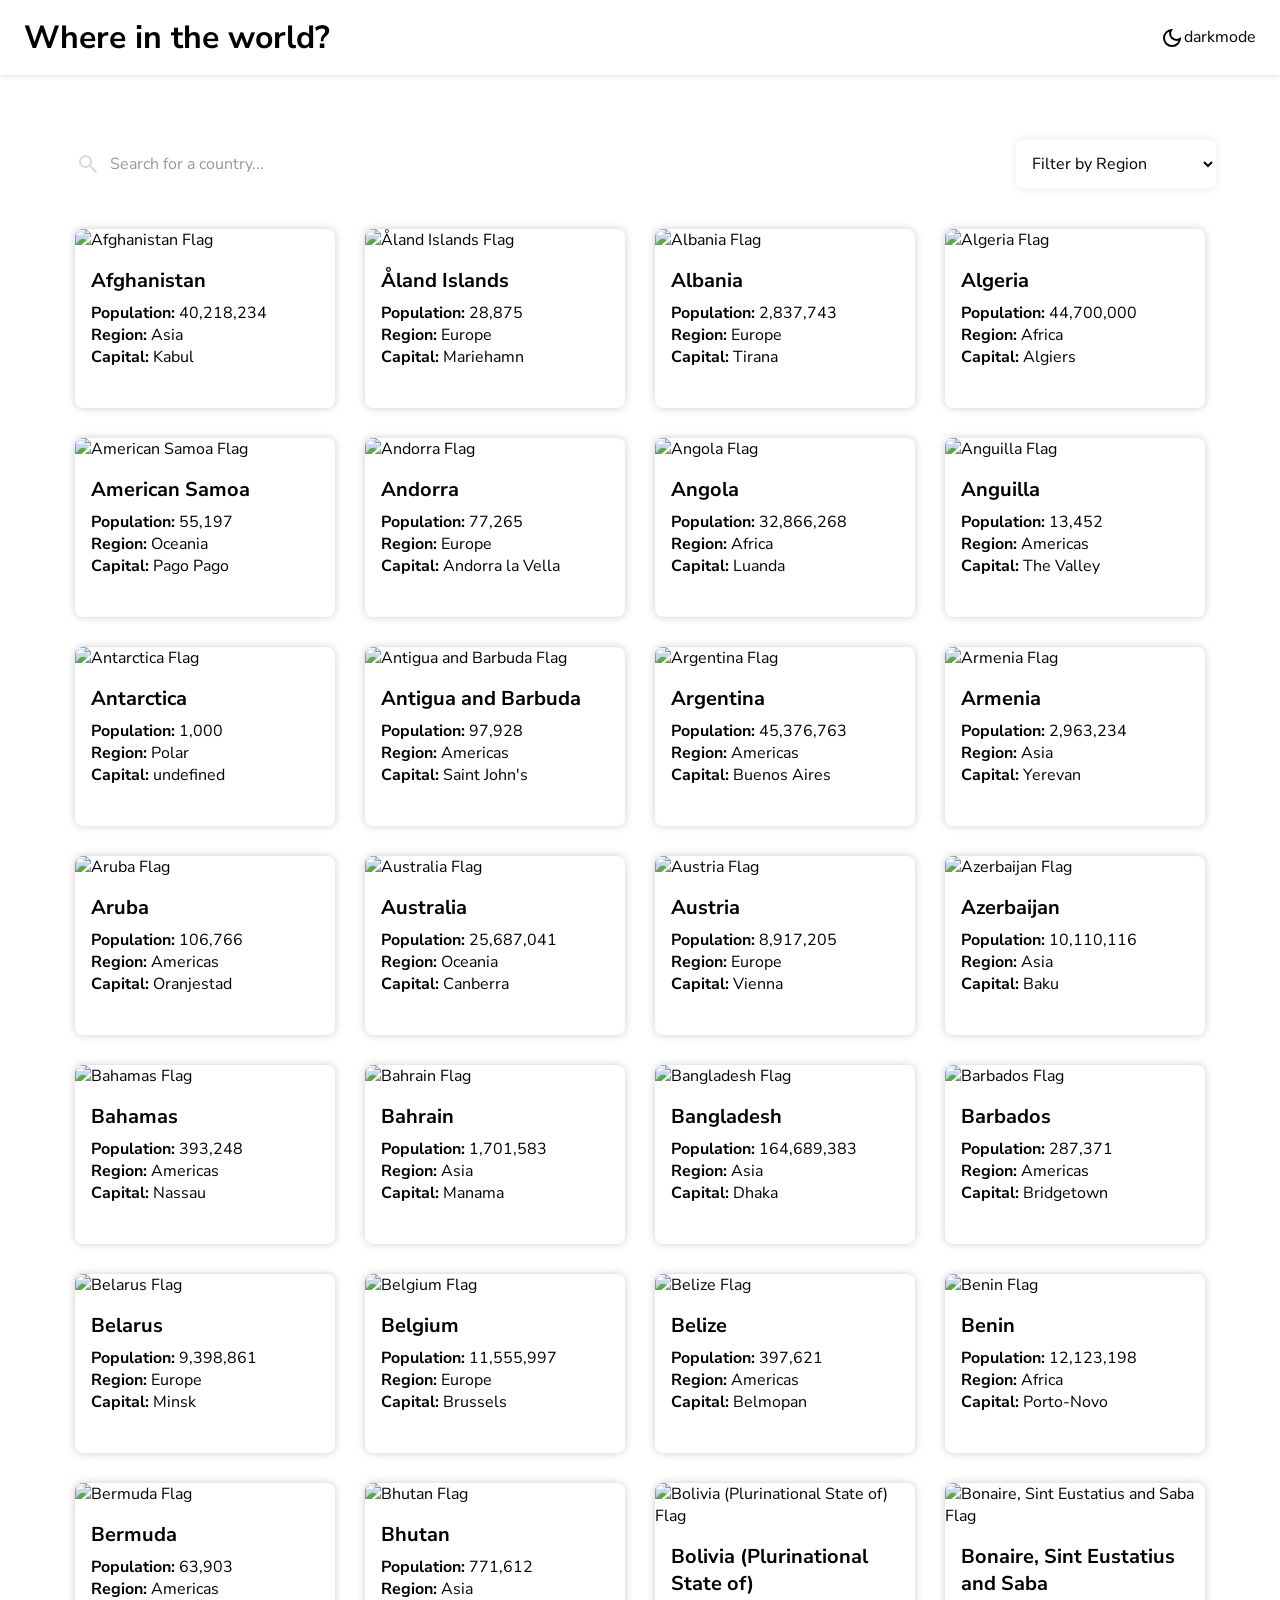
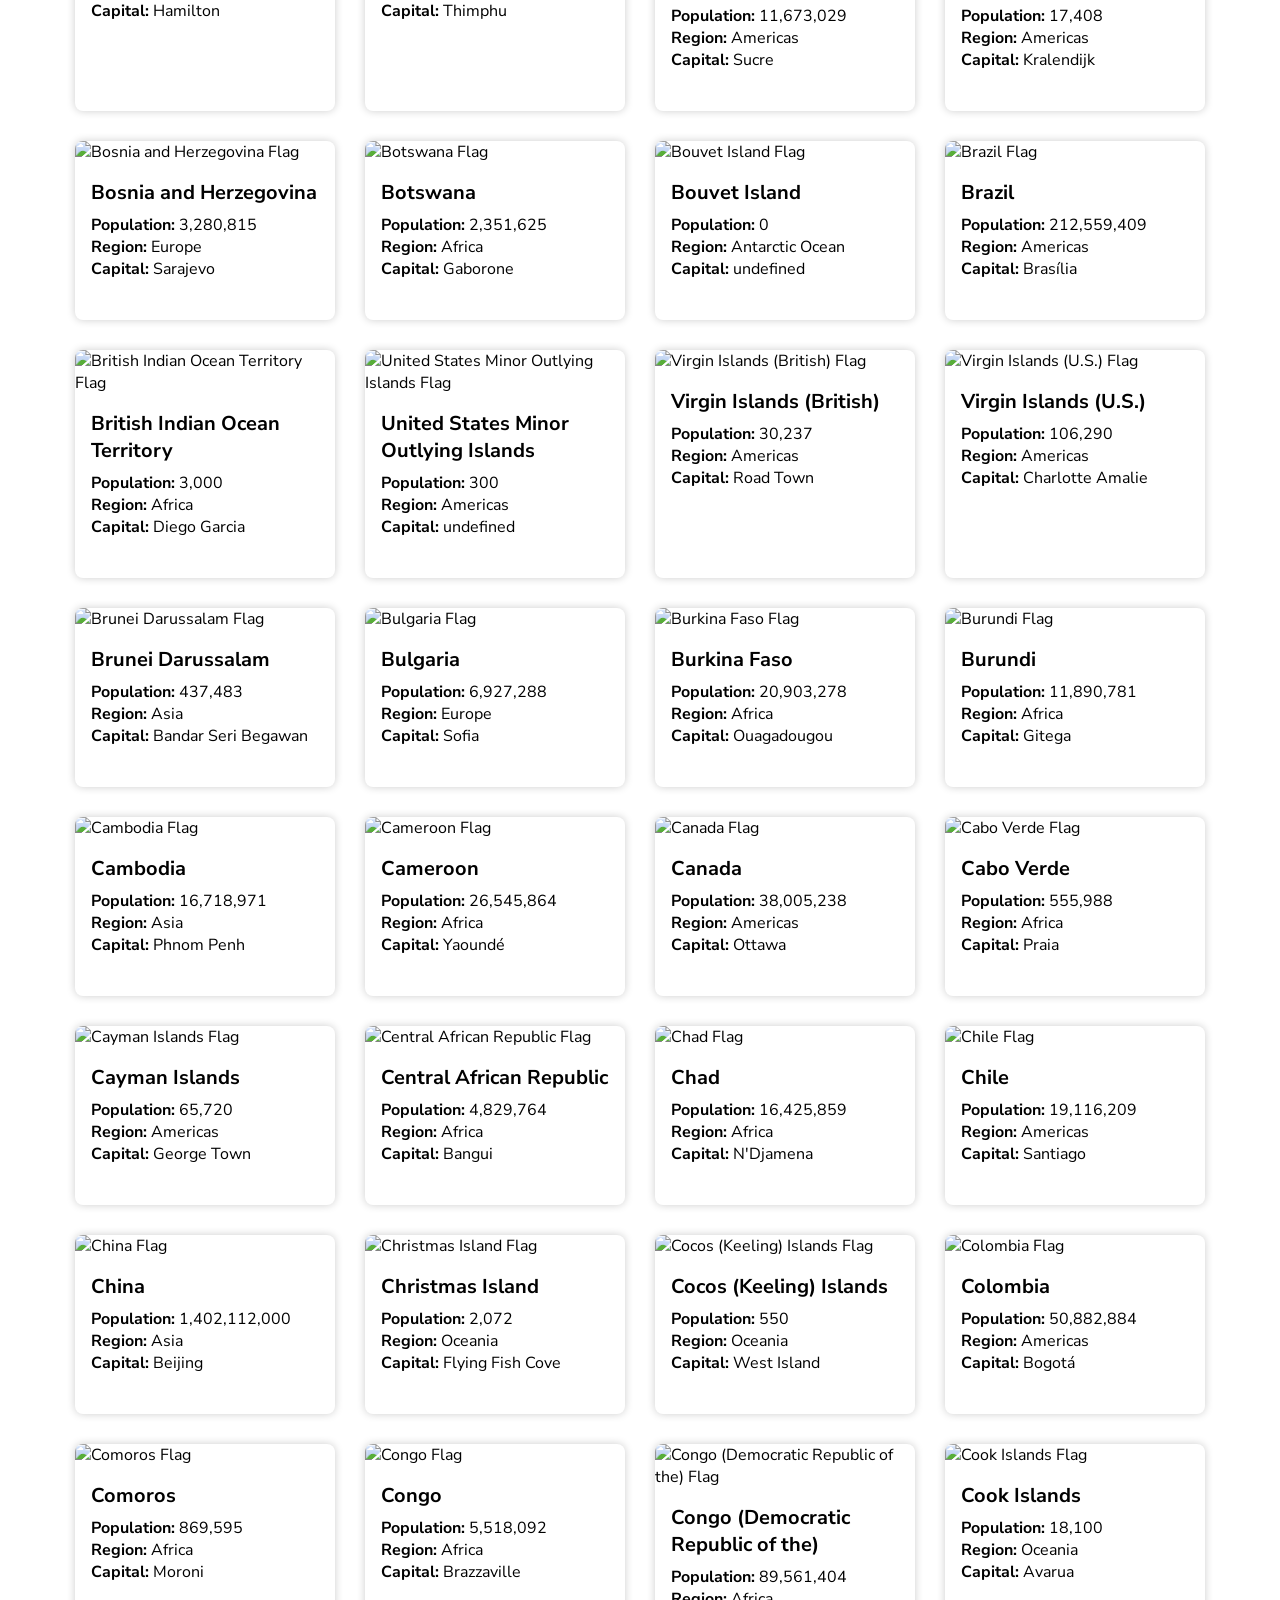
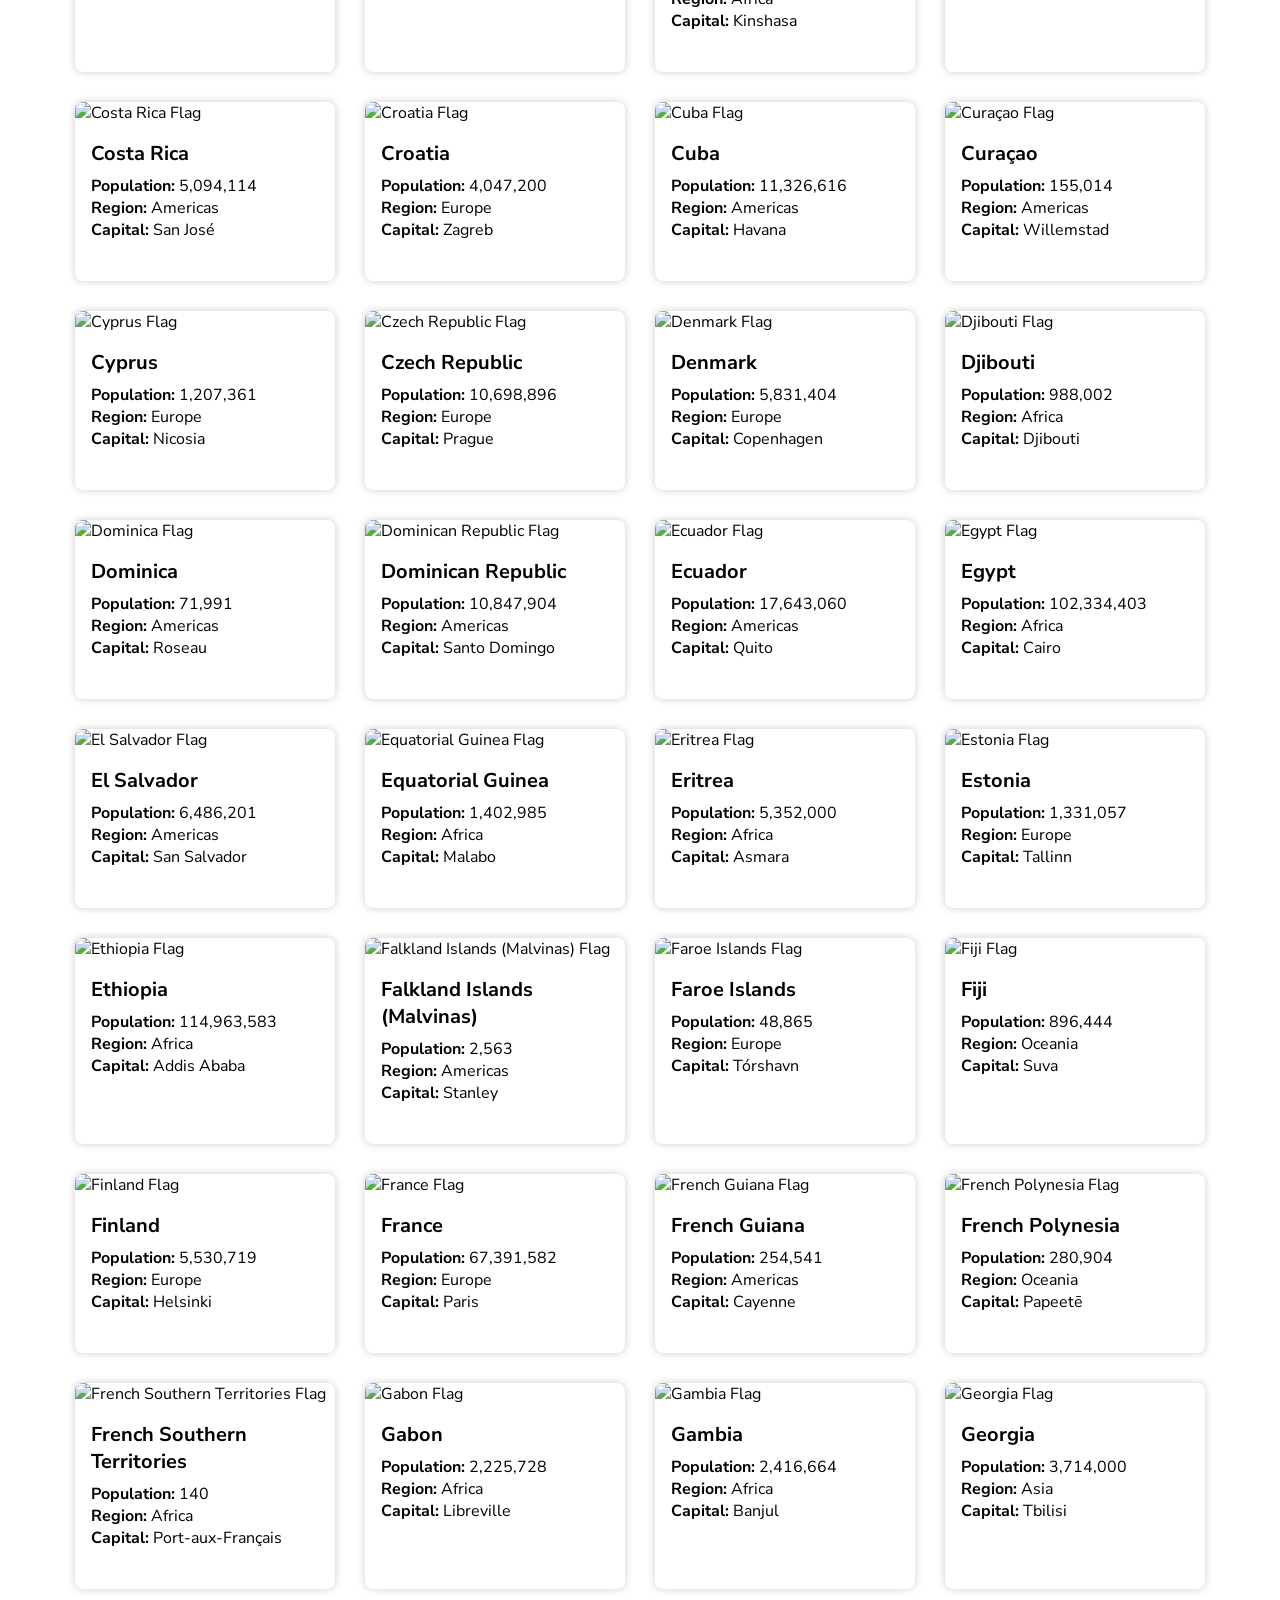
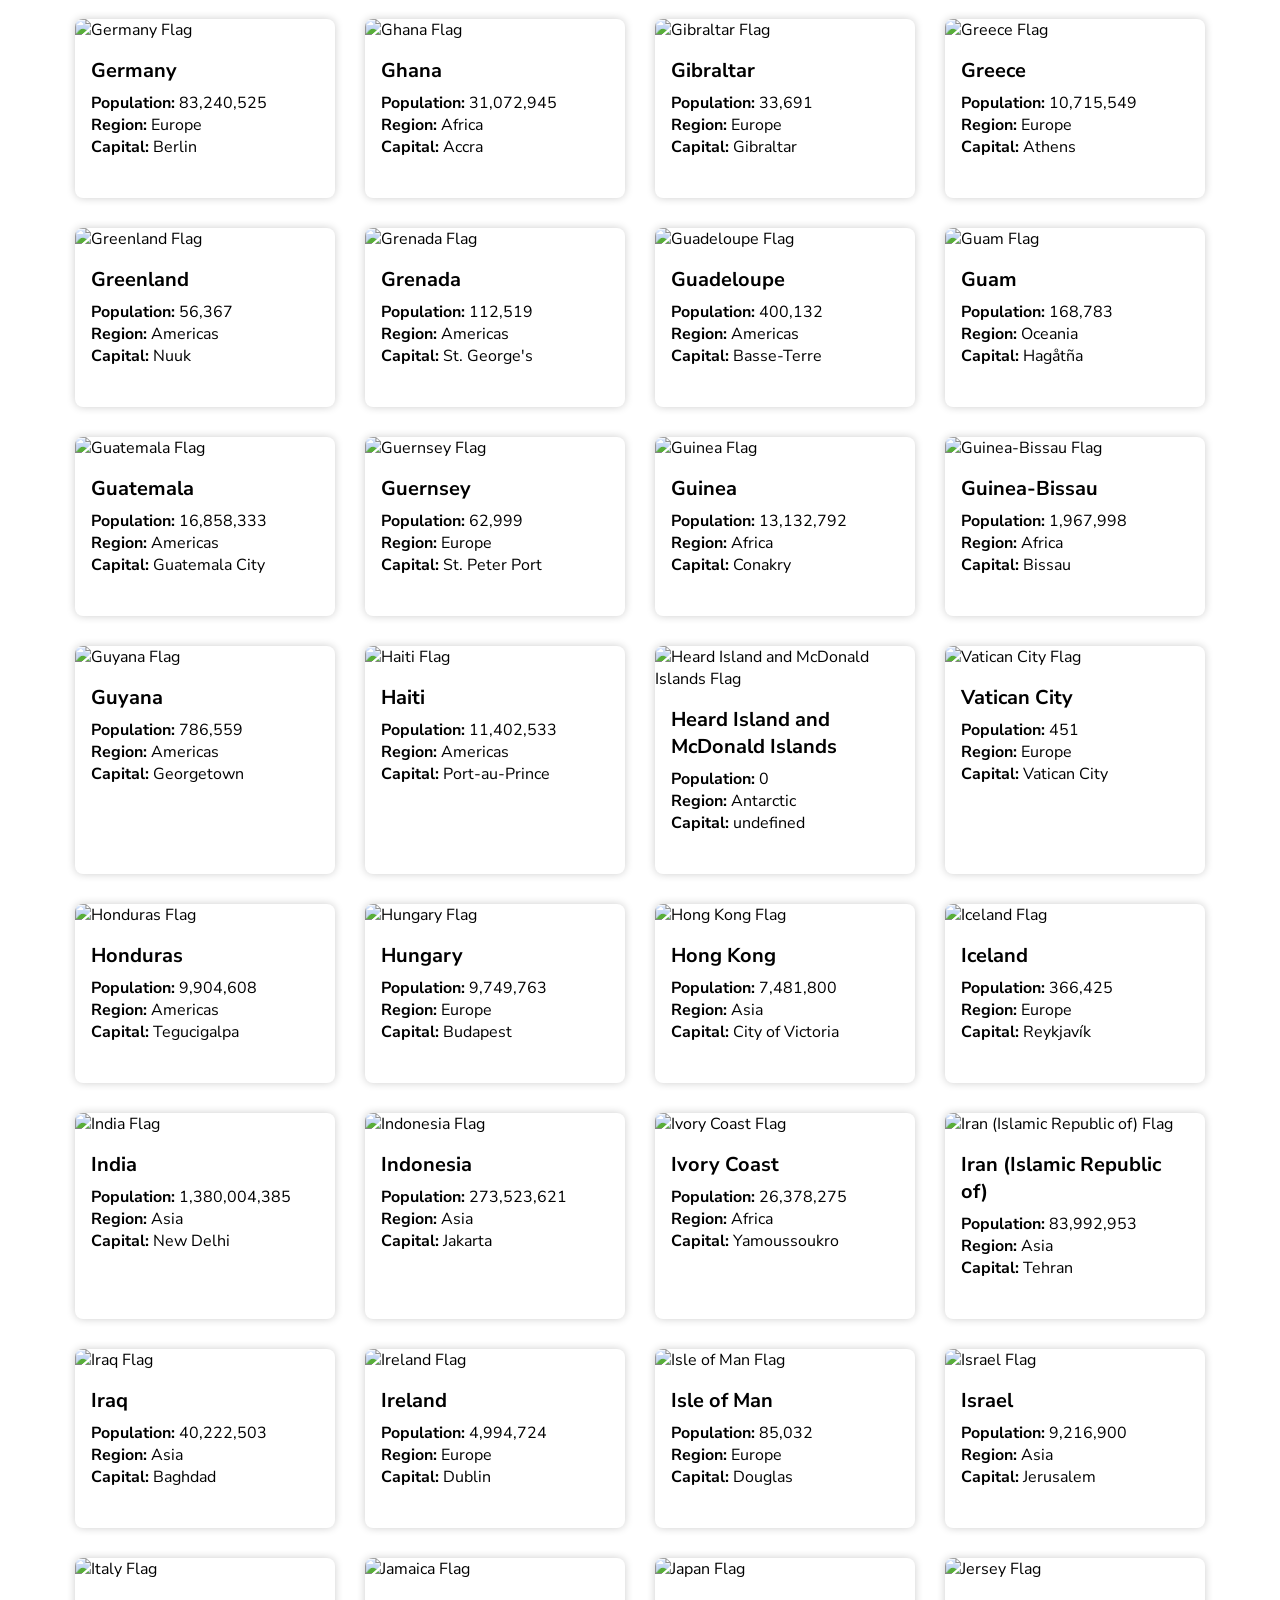
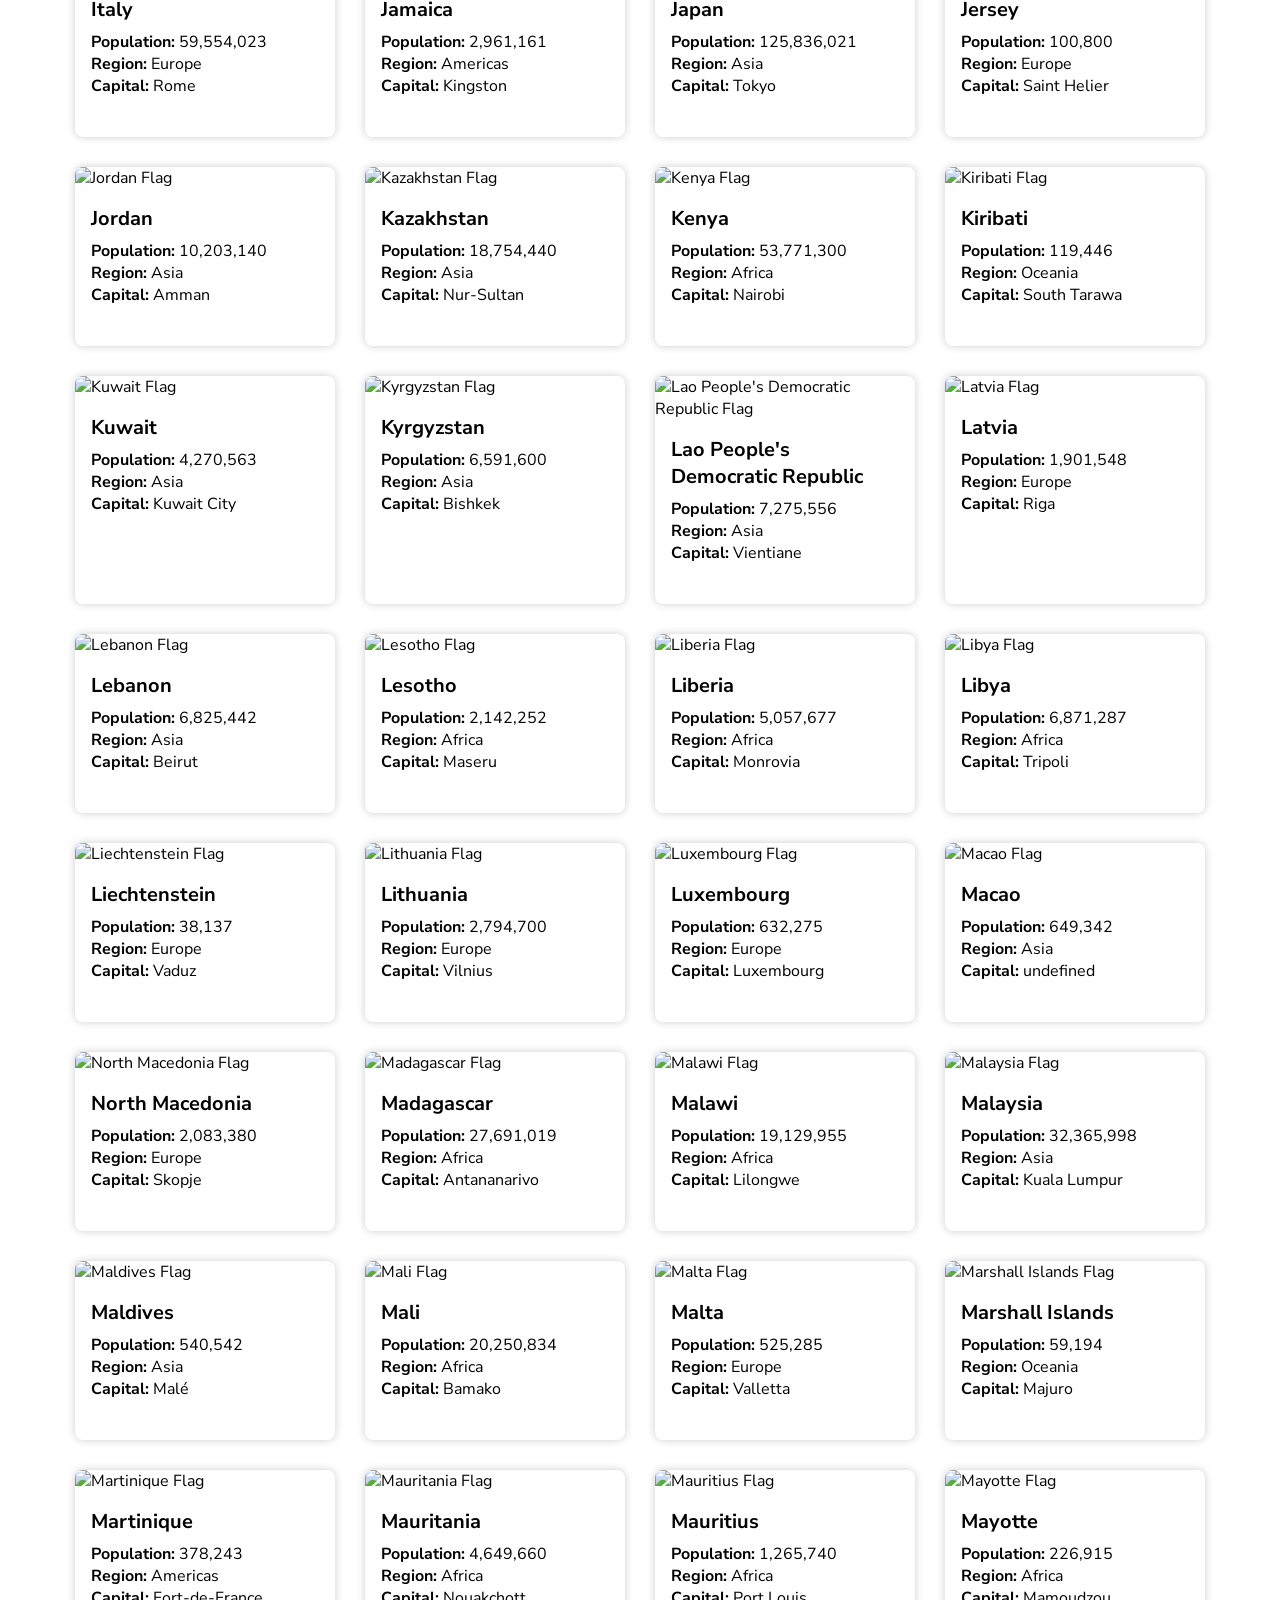
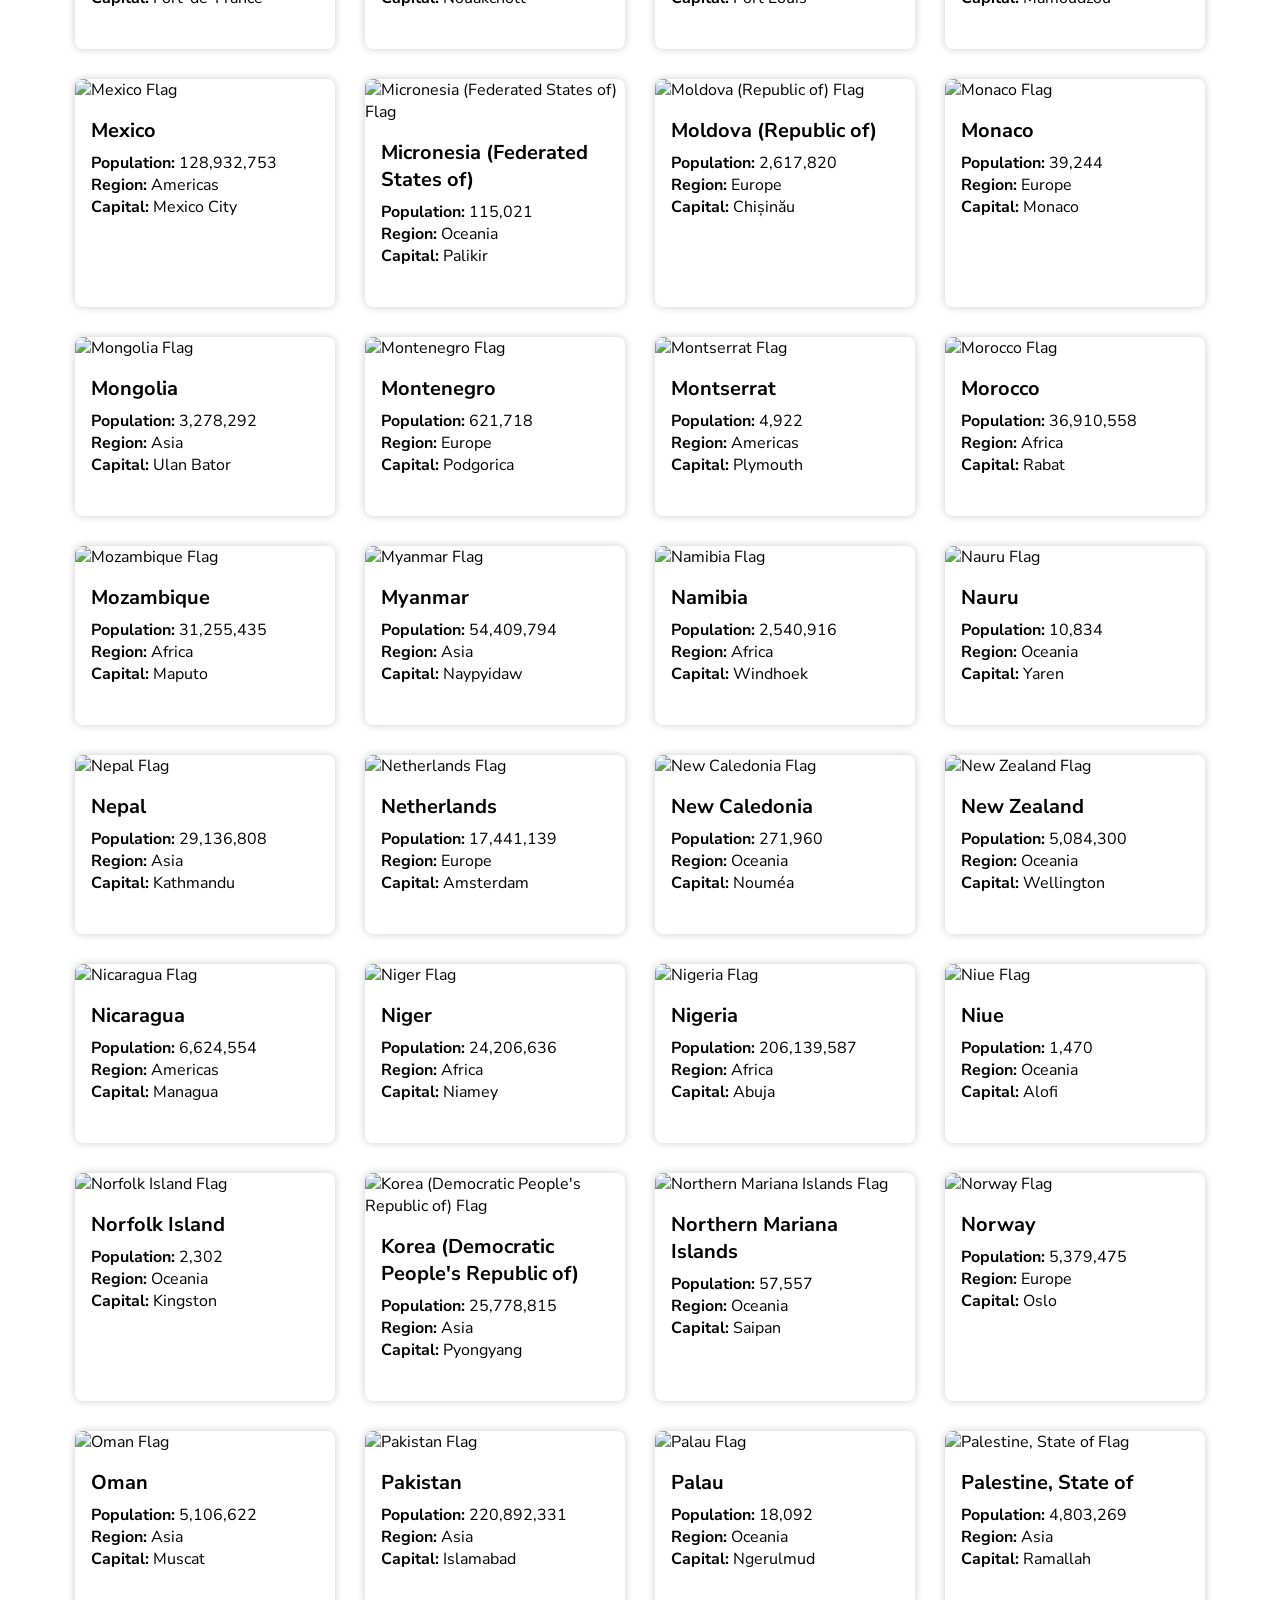
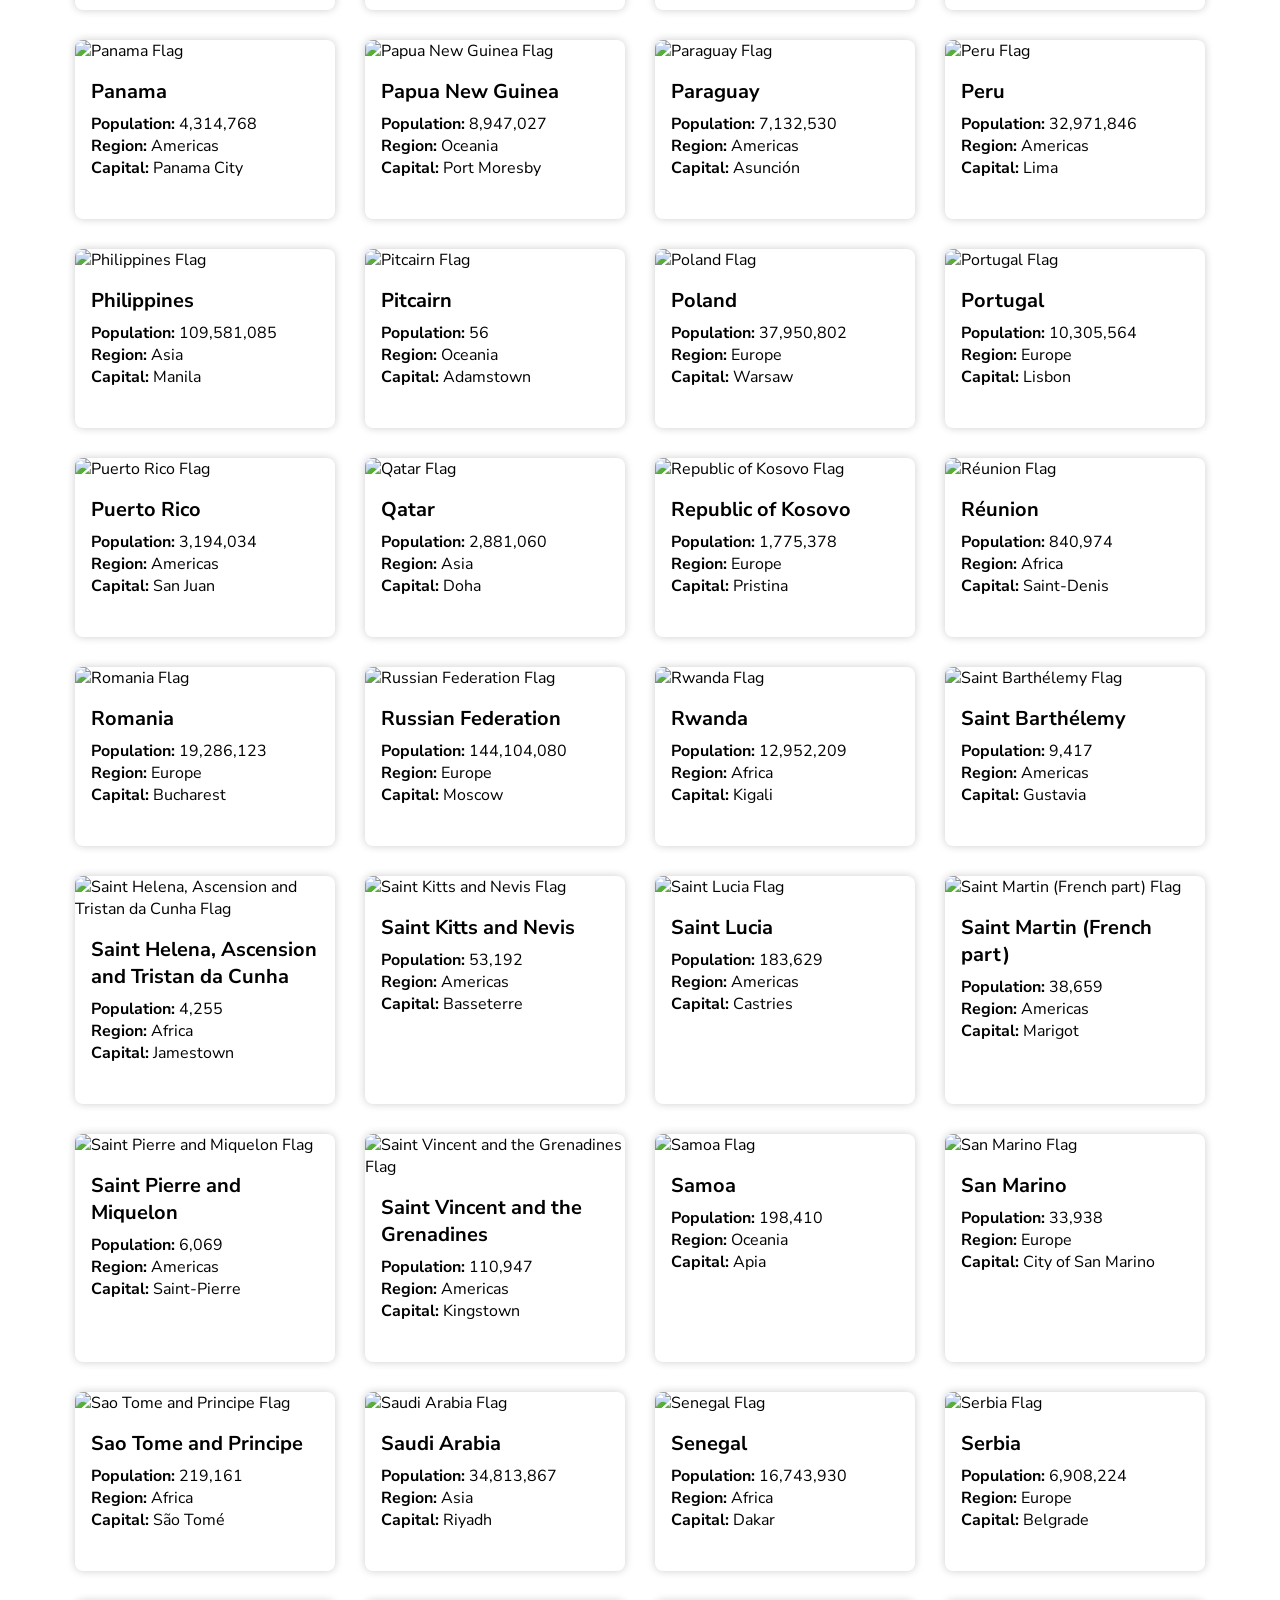
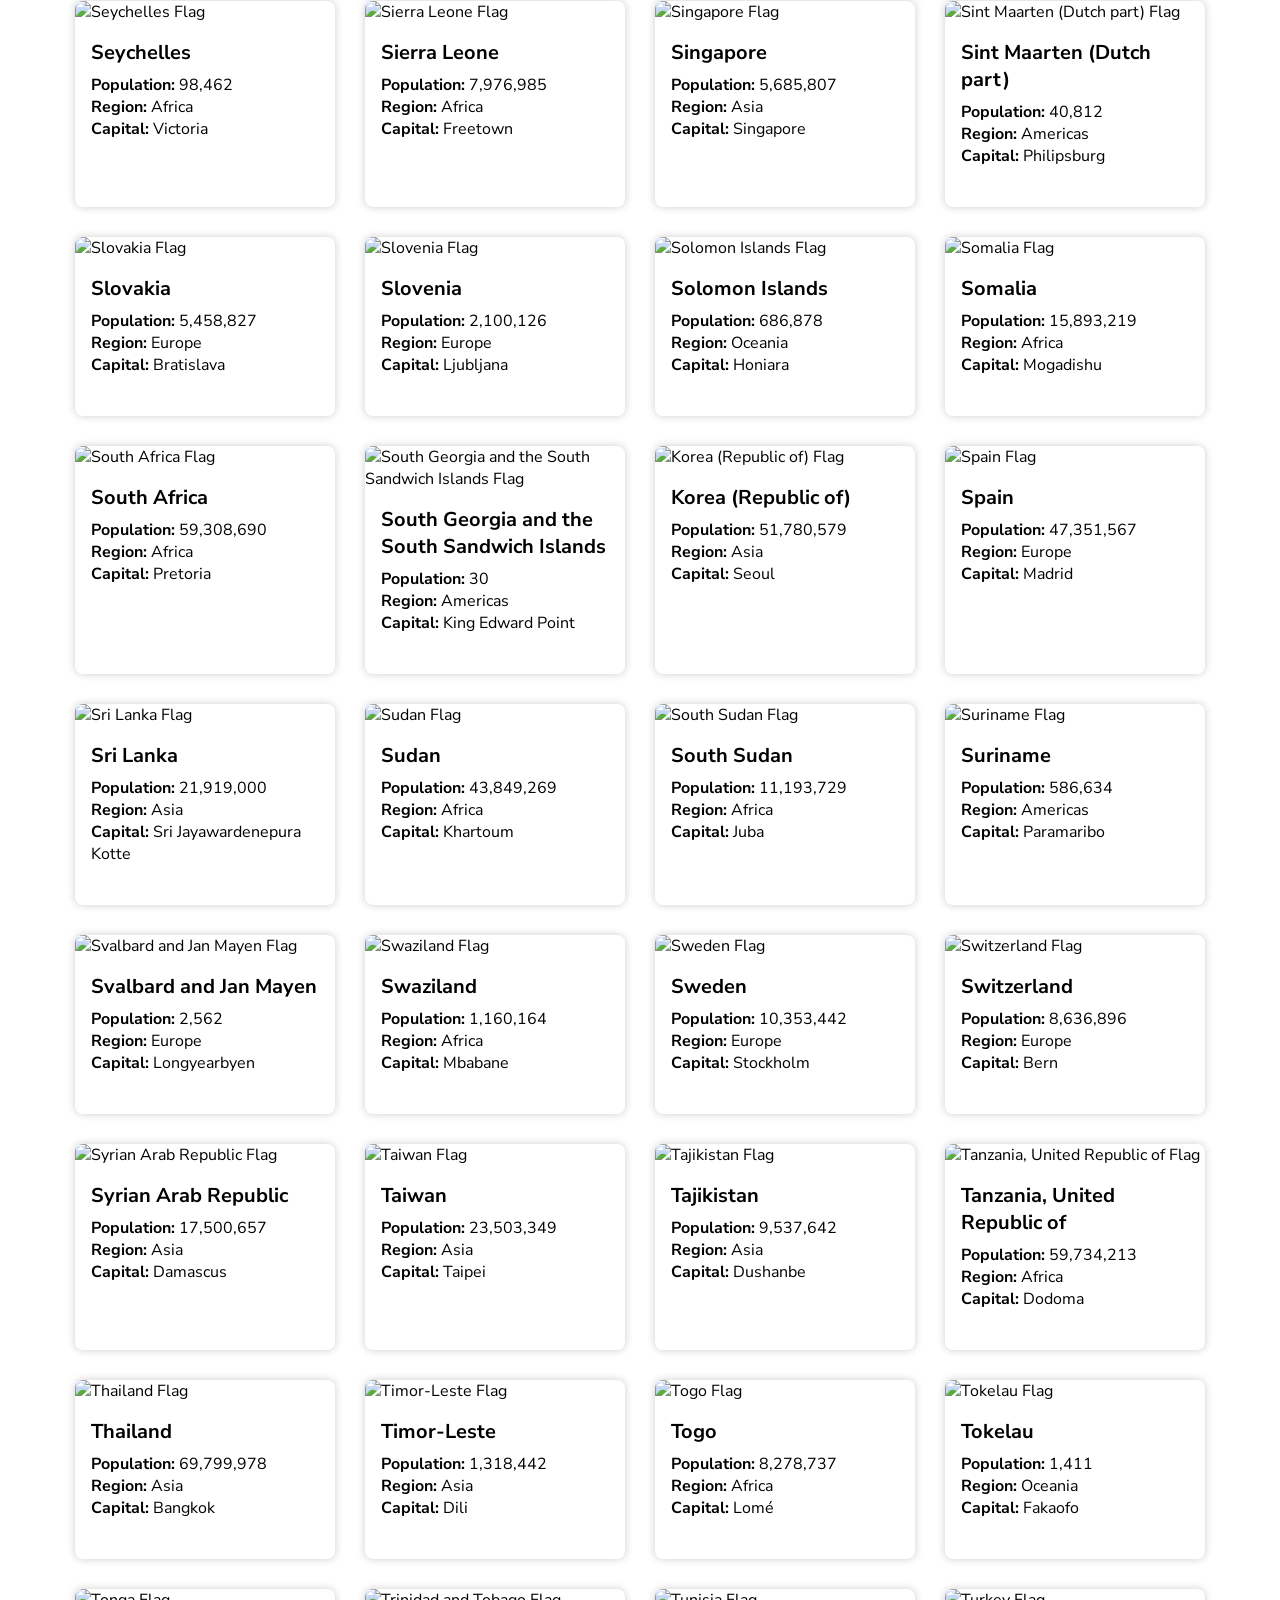
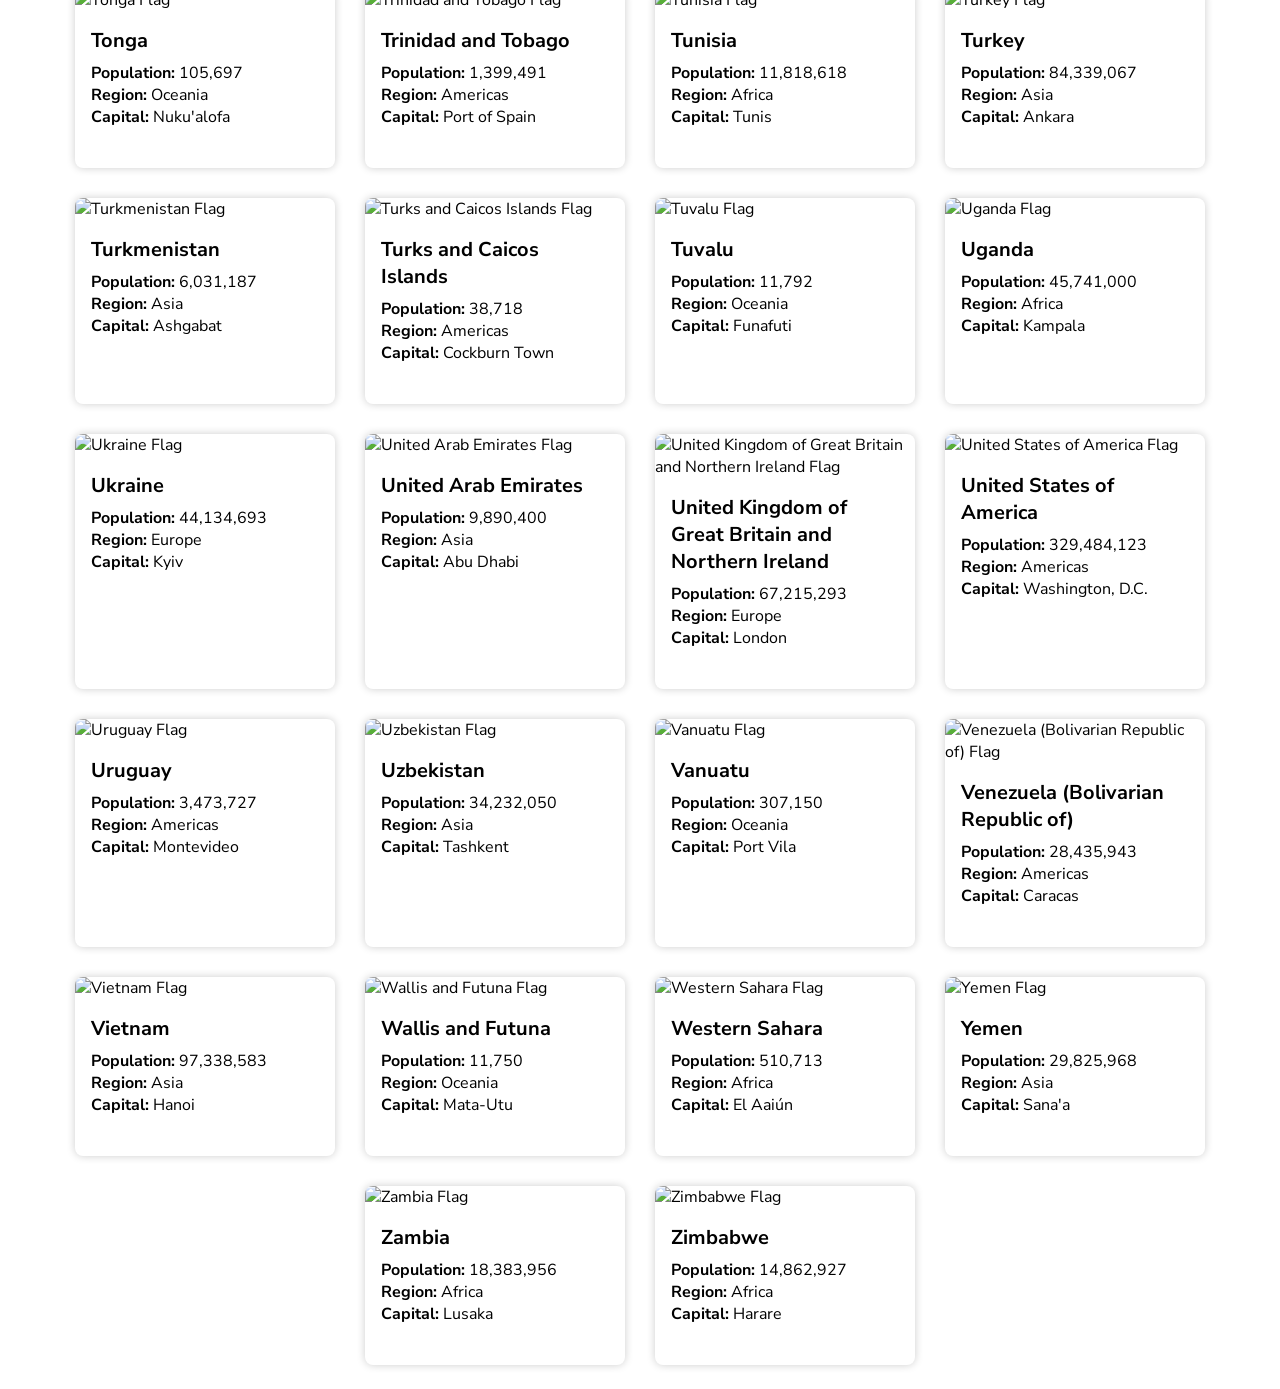
==== code/index.html @ bd67a6ca "!working version! Without BEM This is a working version of the Were in the World. No Bem, classes or" ====
<!DOCTYPE html>
<html lang="en">
  <head>
    <meta charset="UTF-8" />
    <meta name="viewport" content="width=device-width, initial-scale=1.0" />
    <title>Where in the world?</title>
    <link rel="stylesheet" href="style.css">
  </head>
  <body>
    <header class="topbar">
      <div class="title"><h1>Where in the world?</h1></div>
      <div class="theme-mode">
        <button id="theme-mode">
          <img src="../assets/lightmode.svg" alt="lightmode" />
          <img src="../assets/darkmode.svg" alt="darkmode" />
          darkmode
        </button>
      </div>
    </header>
    <main class="container">
      <div class="snf">
        <div class="search-container">
          <img src="../assets/search.svg" alt="search" />
          <input
            type="text"
            name="search"
            id="search"
            oninput="search()"
            placeholder="Search for a country..."
          />
        </div>

        <select
          class="filter-by-region"
          name="Region"
          id="Filter"
          onchange="filter()"
        >
          <option hidden>Filter by Region</option>
          <option value="Africa">Africa</option>
          <option value="Asia">Asia</option>
          <option value="America">America</option>
          <option value="Europe">Europe</option>
          <option value="Oceania">Oceania</option>
        </select>
      </div>

      <div id="countries-components" class="countries-components"></div>
    </main>

    <script src="main.js"></script>
  </body>
</html>
---- code/style.css ----
@import url("https://fonts.googleapis.com/css2?family=Nunito+Sans:ital,opsz,wght@0,6..12,200..1000;1,6..12,200..1000&display=swap");
:root {
  --background-color: white;
  --text-color: black;
  --elements-color: white;
  --shadow: rgba(0, 0, 0, 0.1);
}

body.dark {
  --background-color: hsl(207, 26%, 17%);
  --text-color: hsl(0, 0%, 100%);
  --elements-color: hsl(209, 23%, 22%);
  --shadow: rgba(0, 0, 0, 0.1);
}

#theme-mode img {
  filter: invert(1);
}
#theme-mode img:last-child {
  display: none;
}
.dark #theme-mode img:first-child {
  display: none;
}
.dark #theme-mode img:last-child {
  display: block;
}

* {
  box-sizing: border-box;
  margin: 0;
  padding: 0;
  font-family: "Nunito Sans";
}

body {
  background-color: var(--background-color);
  color: var(--text-color);
  transition: background-color 0.3s ease-in-out, color 0.3s ease-in-out;
}

.container {
  max-width: 1200px;
  margin: 0 auto;
  padding: 24px;
}

.topbar {
  display: flex;
  justify-content: space-between;
  align-items: center;
  gap: 20px;
  background-color: var(--elements-color);
  padding: 16px 24px;
  box-shadow: 0px 2px 4px var(--shadow);
}

.theme-mode button {
  display: flex;
  background: none;
  border: none;
  font-size: 1rem;
  cursor: pointer;
  color: inherit;
}

.snf {
  display: flex;
  justify-content: space-between;
  align-items: center;
  margin: 32px 0;
}

.search-container {
  display: flex;
  align-items: center;
  background-color: var(--elements-color);
  box-shadow: 2px px 4px 3px var(--shadow);
  border-radius: 6px;
  padding: 12px;
  width: 100%;
  max-width: 400px;
}
.search-container input {
  border: none;
  outline: none;
  flex: 1;
  padding: 10px;
  background: none;
  color: inherit;
  font-size: 1rem;
}
.search-container input::-moz-placeholder {
  color: #999;
}
.search-container input::placeholder {
  color: #999;
}

.filter-by-region {
  width: 200px;
  padding: 12px;
  border: none;
  box-shadow: 0px 0px 8px var(--shadow);
  border-radius: 6px;
  background-color: var(--elements-color);
  color: var(--text-color);
  font-size: 1rem;
  cursor: pointer;
}

.countries-components {
  max-width: 1200px;
  margin-top: 16px;
  display: flex;
  flex-wrap: wrap;
  gap: 30px;
  margin-inline: auto;
  justify-content: center;
}

.country-card {
  display: inline-block;
  width: 260px;
  border-radius: 8px;
  overflow: hidden;
  padding-bottom: 24px;
  box-shadow: 0 0 8px 0px rgba(0, 0, 0, 0.2);
  transition: all 0.2s ease-in-out;
  background-color: var(--elements-color);
}
.country-card:hover {
  transform: scale(1.03);
  box-shadow: 0px 0px 16px var(--shadow);
}
.country-card img {
  width: 100%;
  height: 150px;
  -o-object-fit: cover;
     object-fit: cover;
}

.card-info {
  padding: 16px;
}

.country-name {
  font-size: 1.25rem;
  margin-bottom: 8px;
  font-weight: bold;
}

@media (max-width: 1024px) {
  .snf {
    flex-direction: column;
    align-items: stretch;
  }
}
@media (max-width: 768px) {
  .header-content {
    flex-direction: column;
    text-align: center;
  }
  .title h1 {
    font-size: 1.25rem;
  }
  .snf {
    flex-direction: column;
    gap: 16px;
  }
}/*# sourceMappingURL=style.css.map */
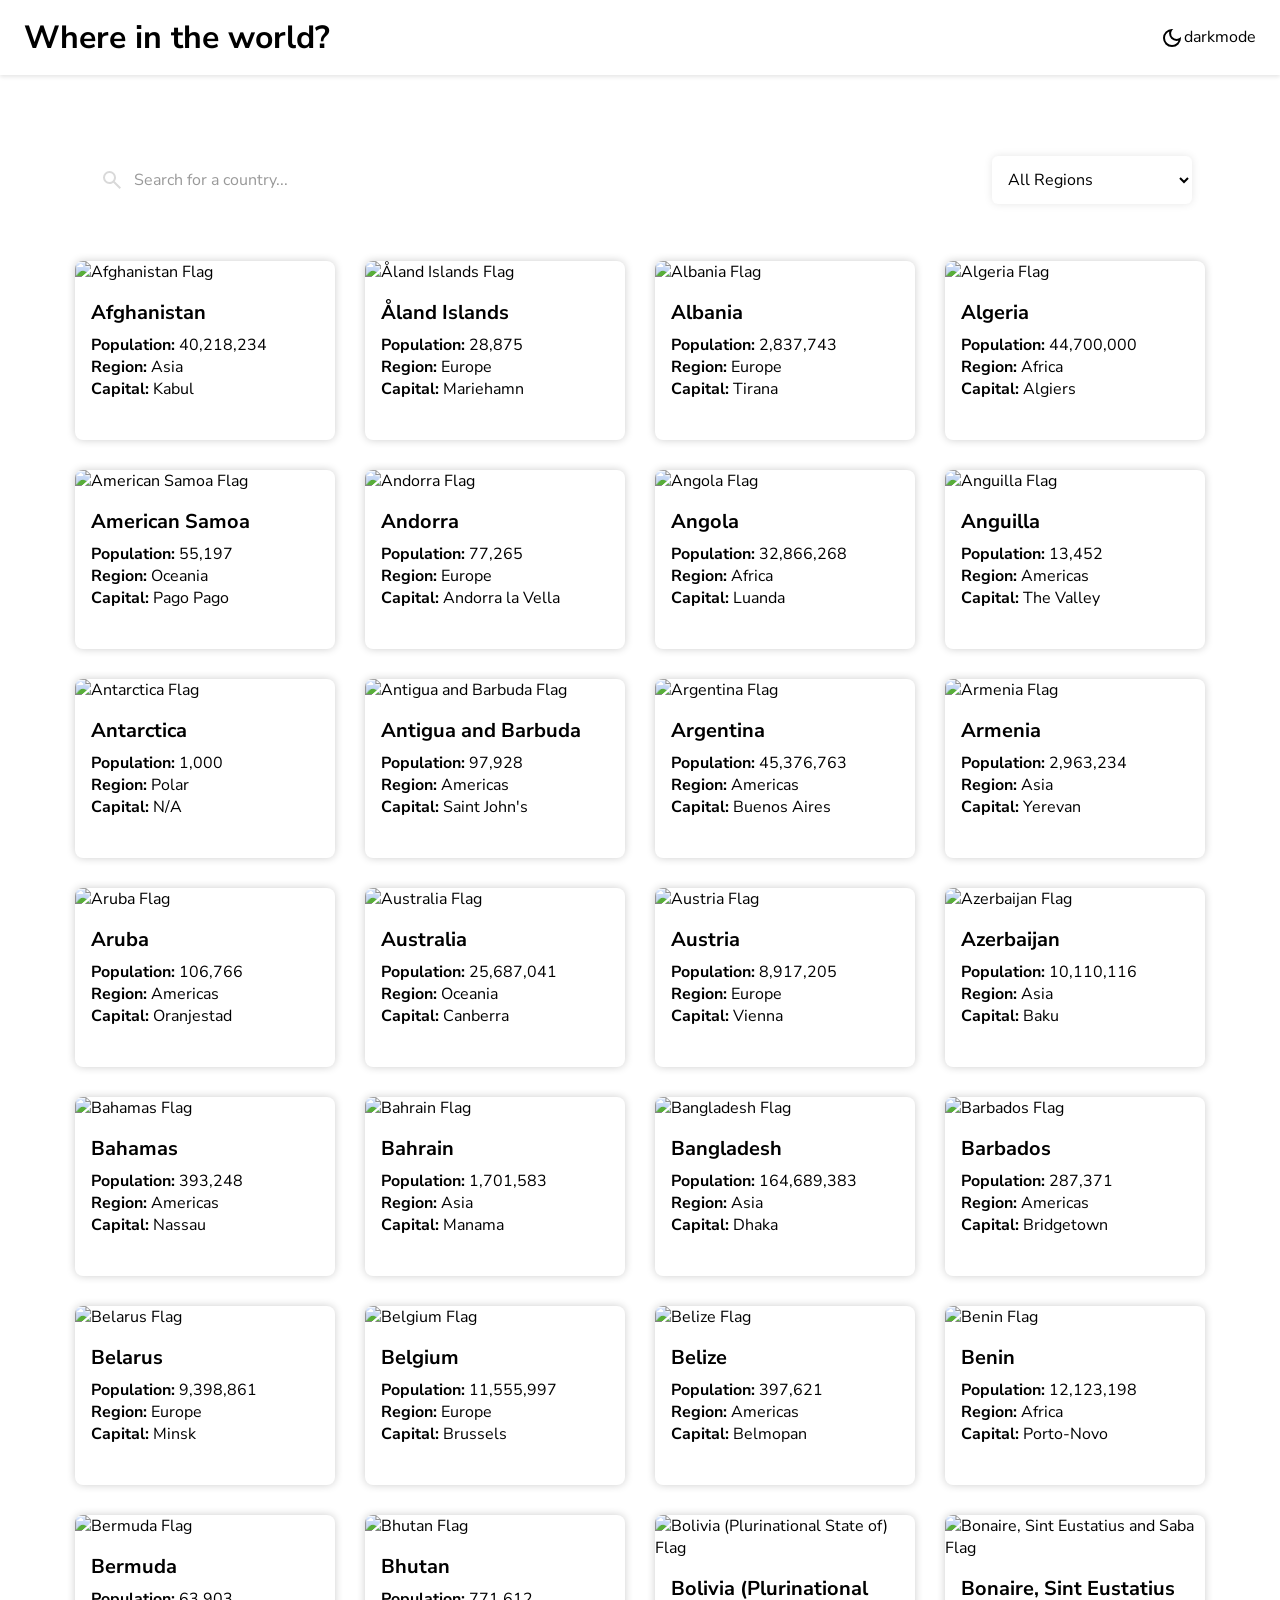
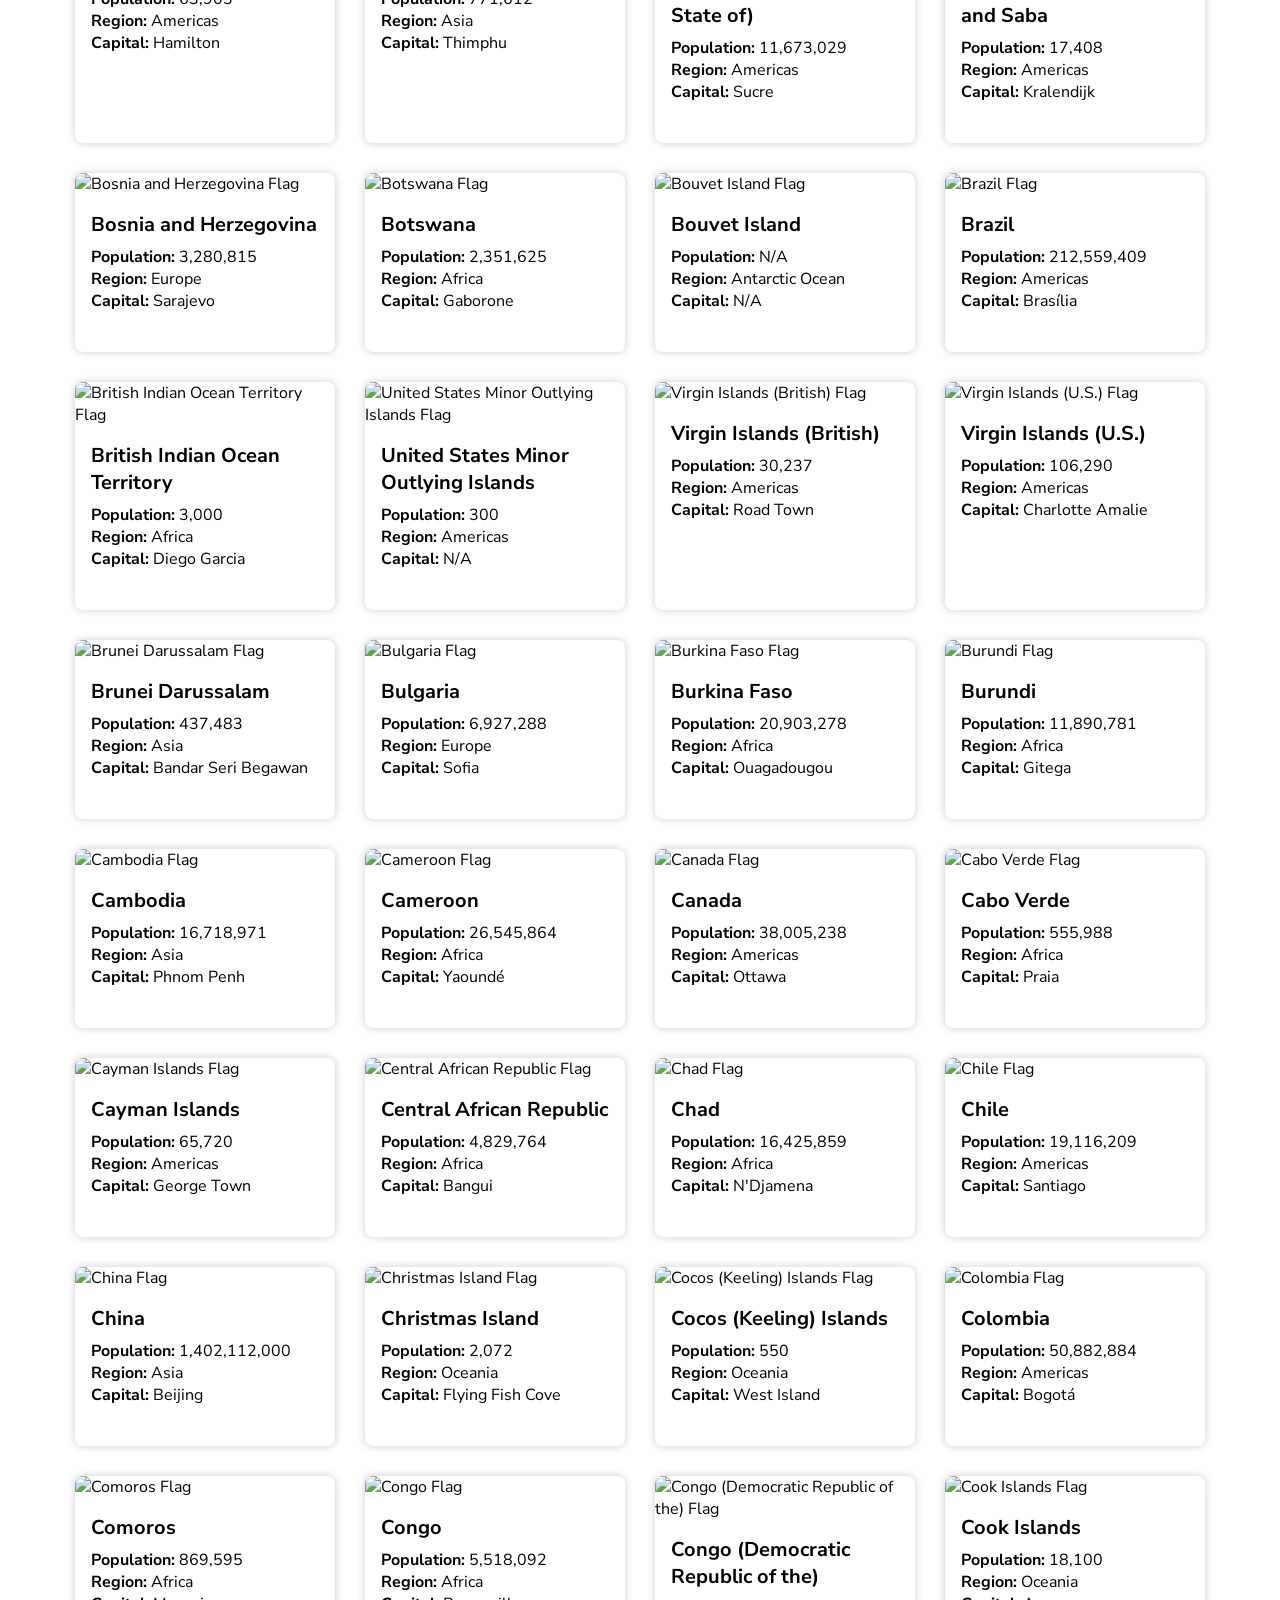
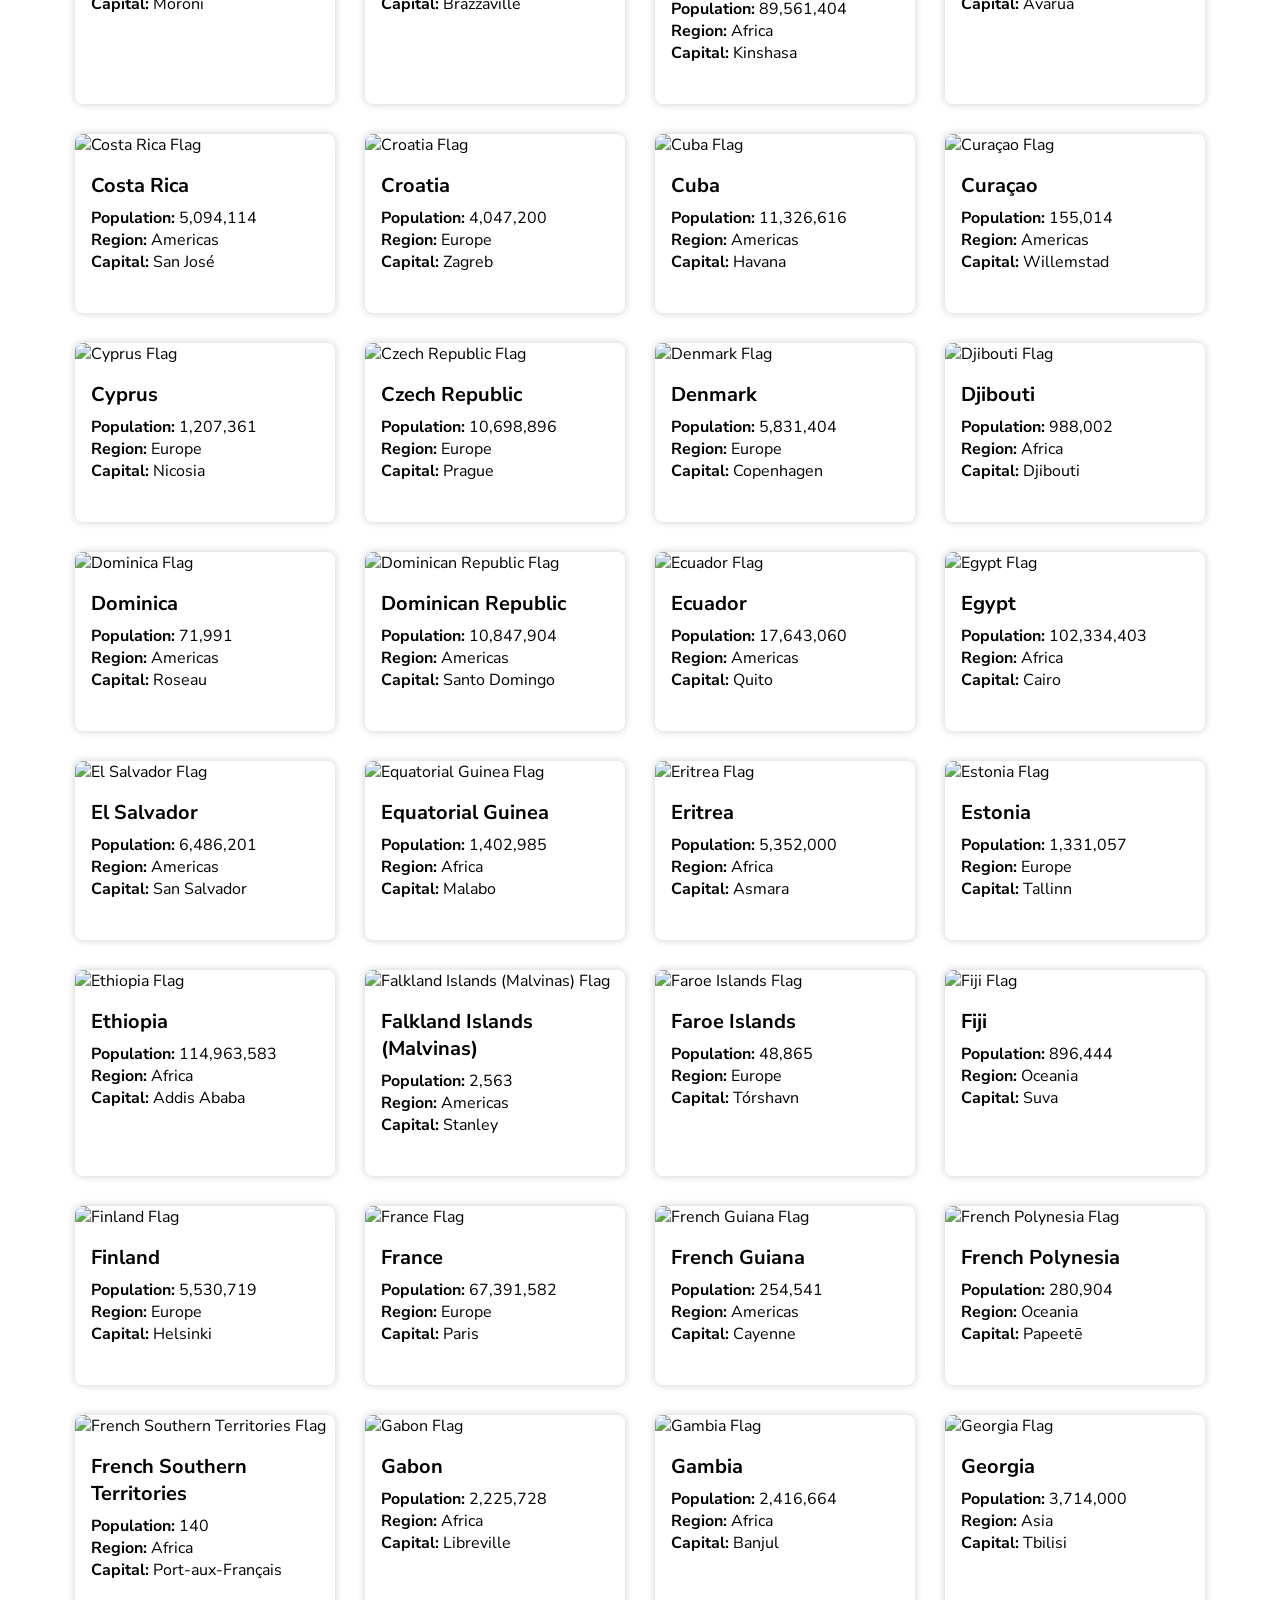
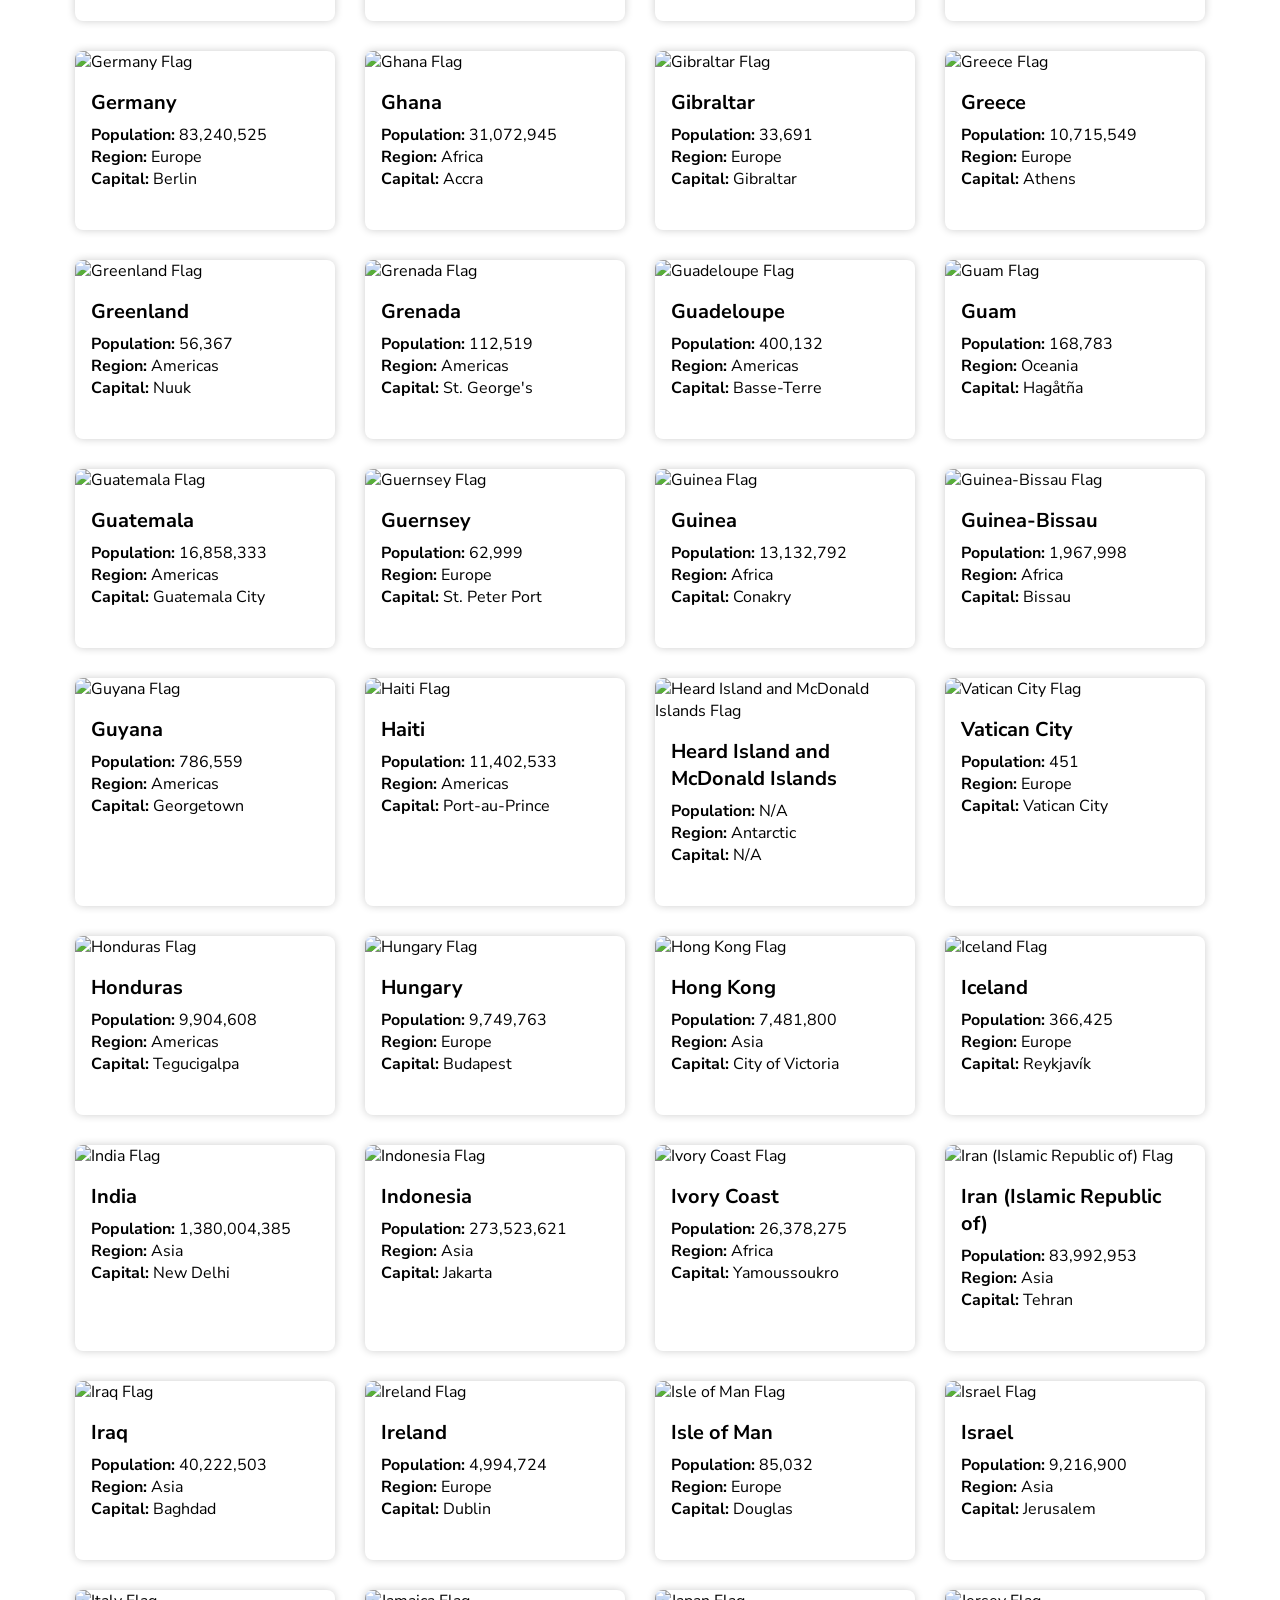
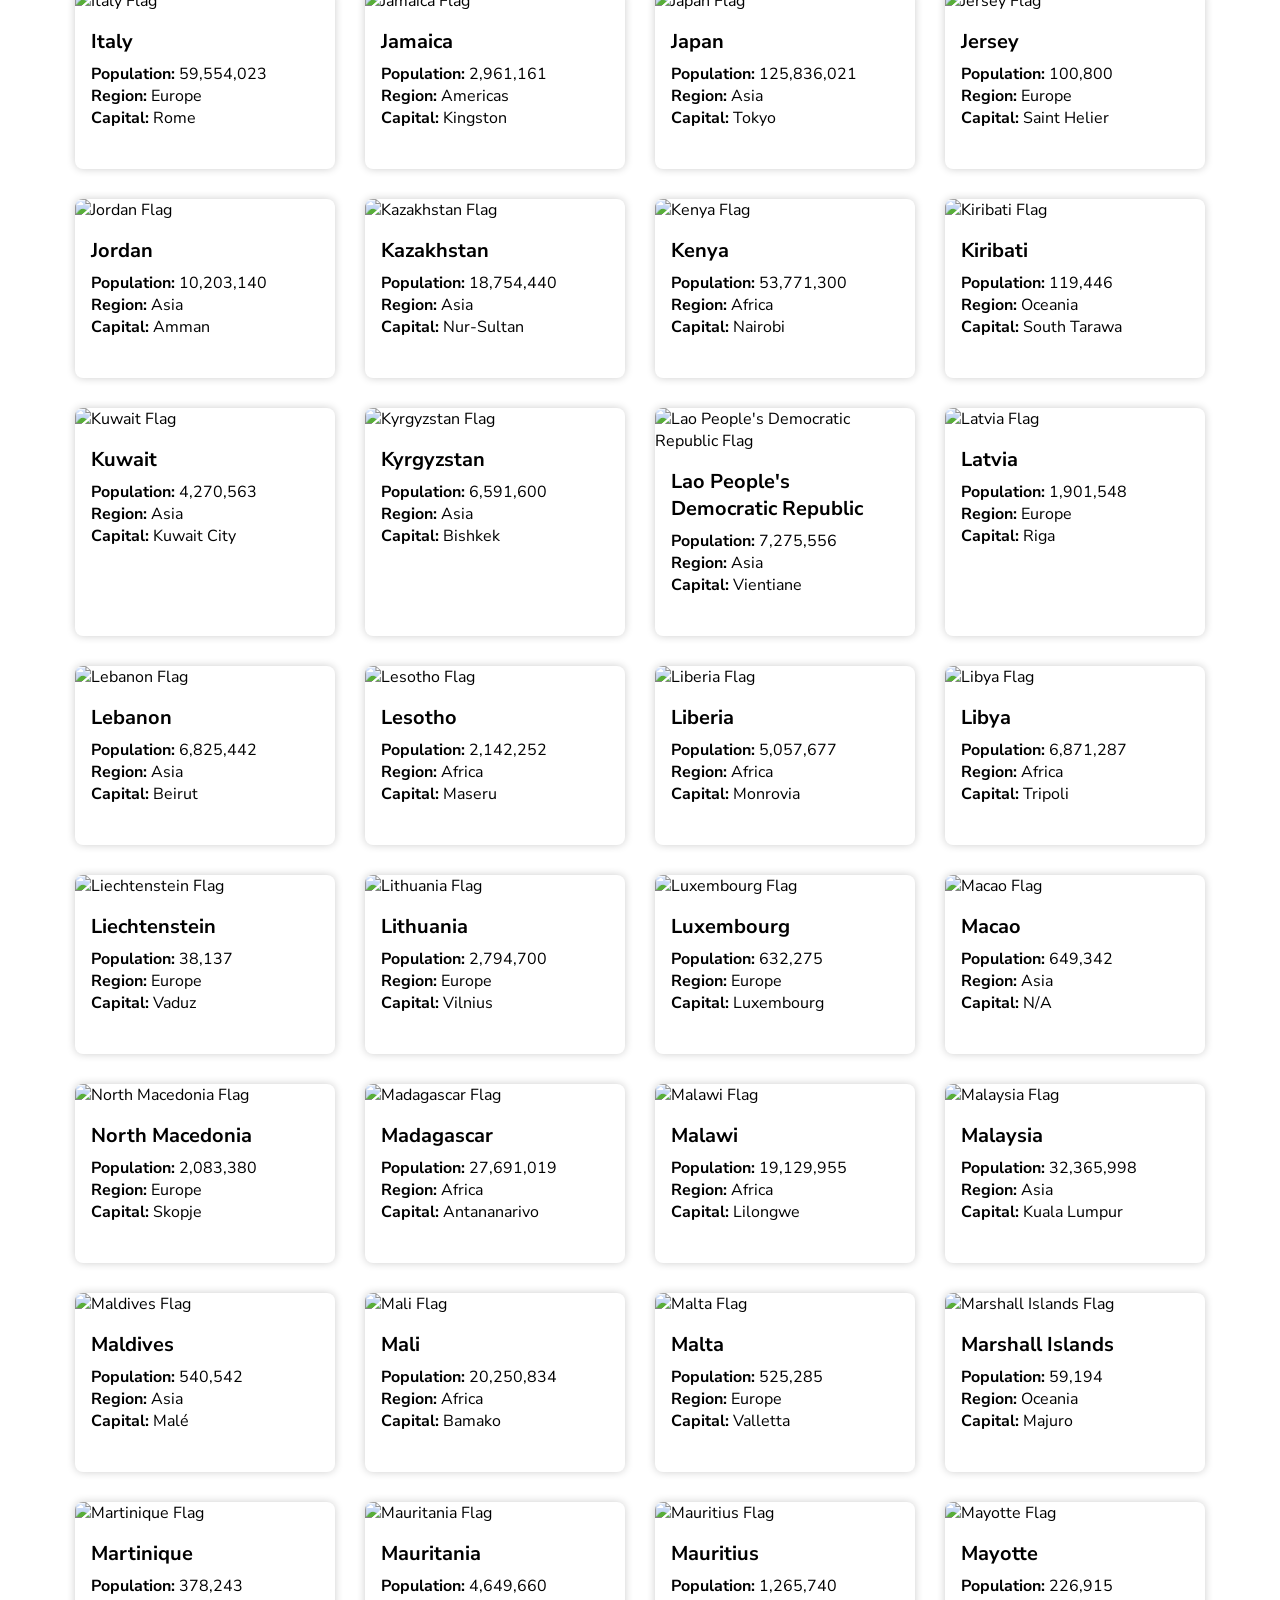
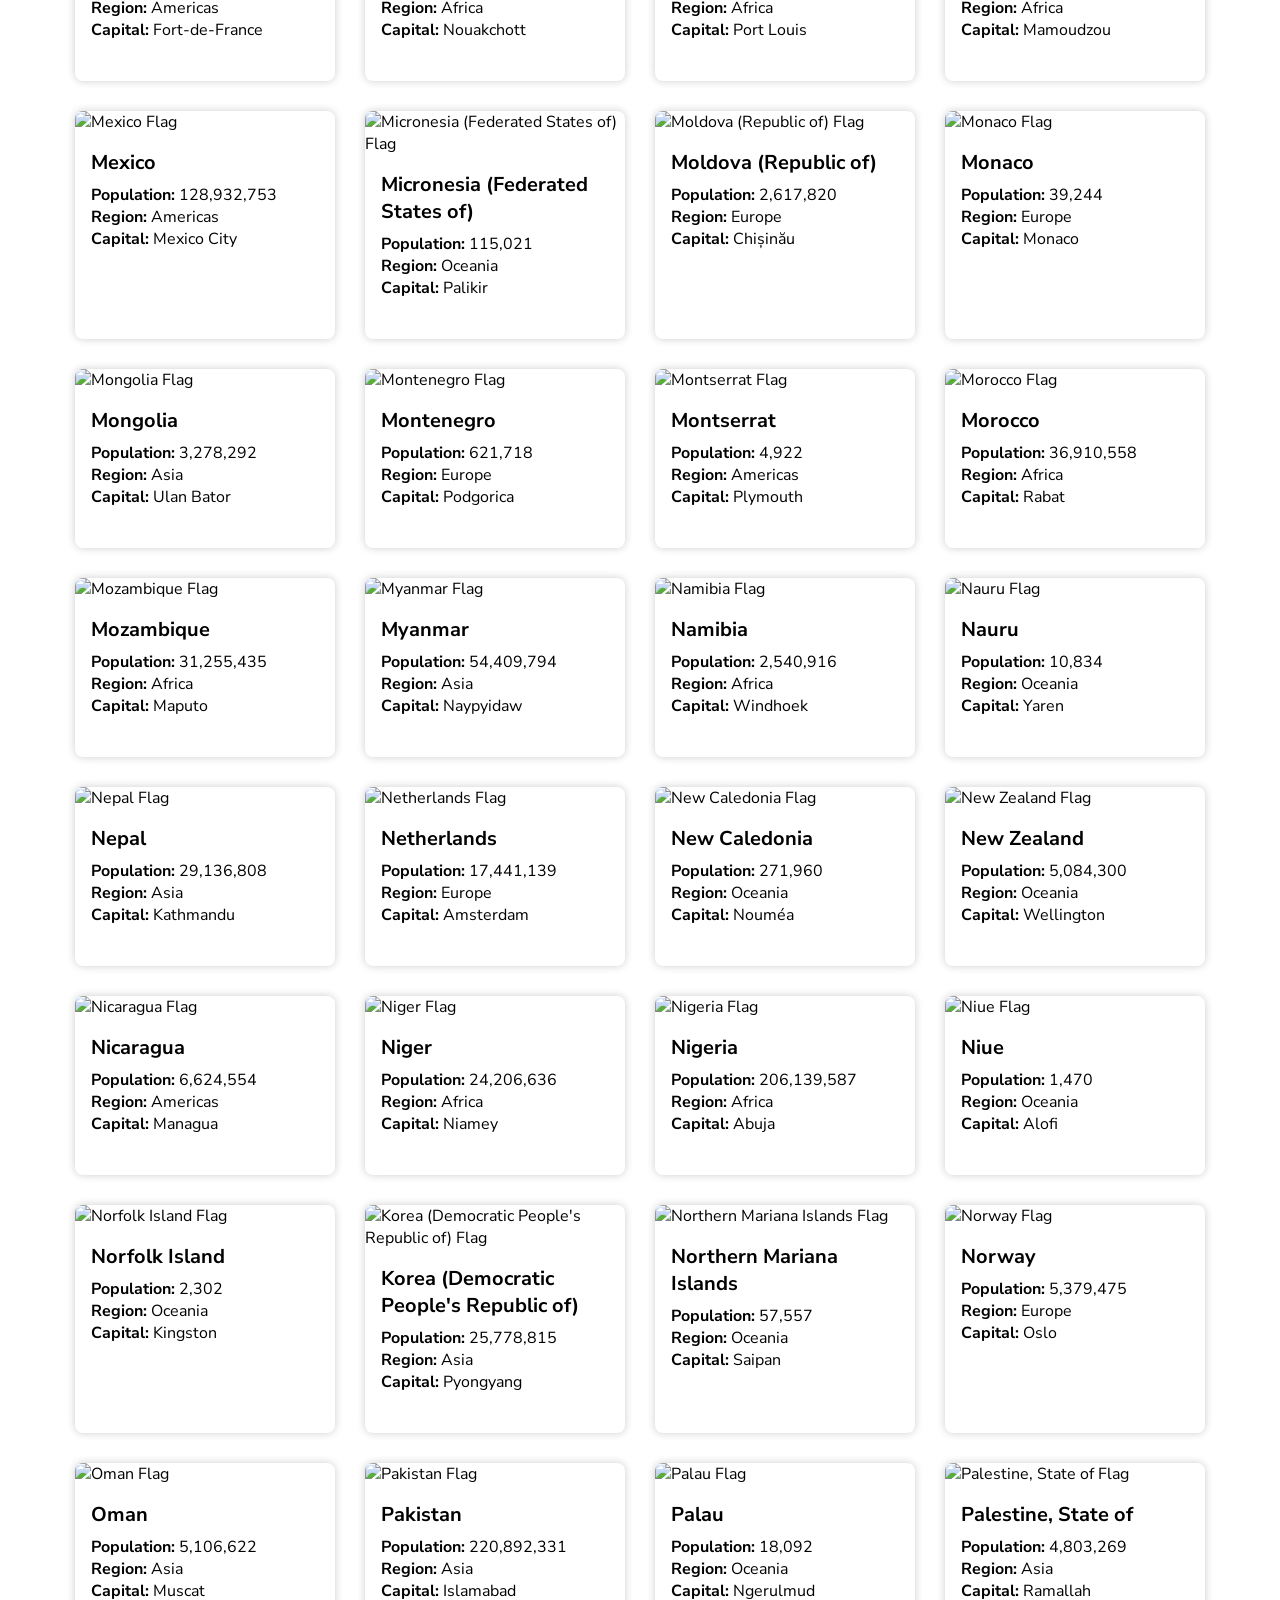
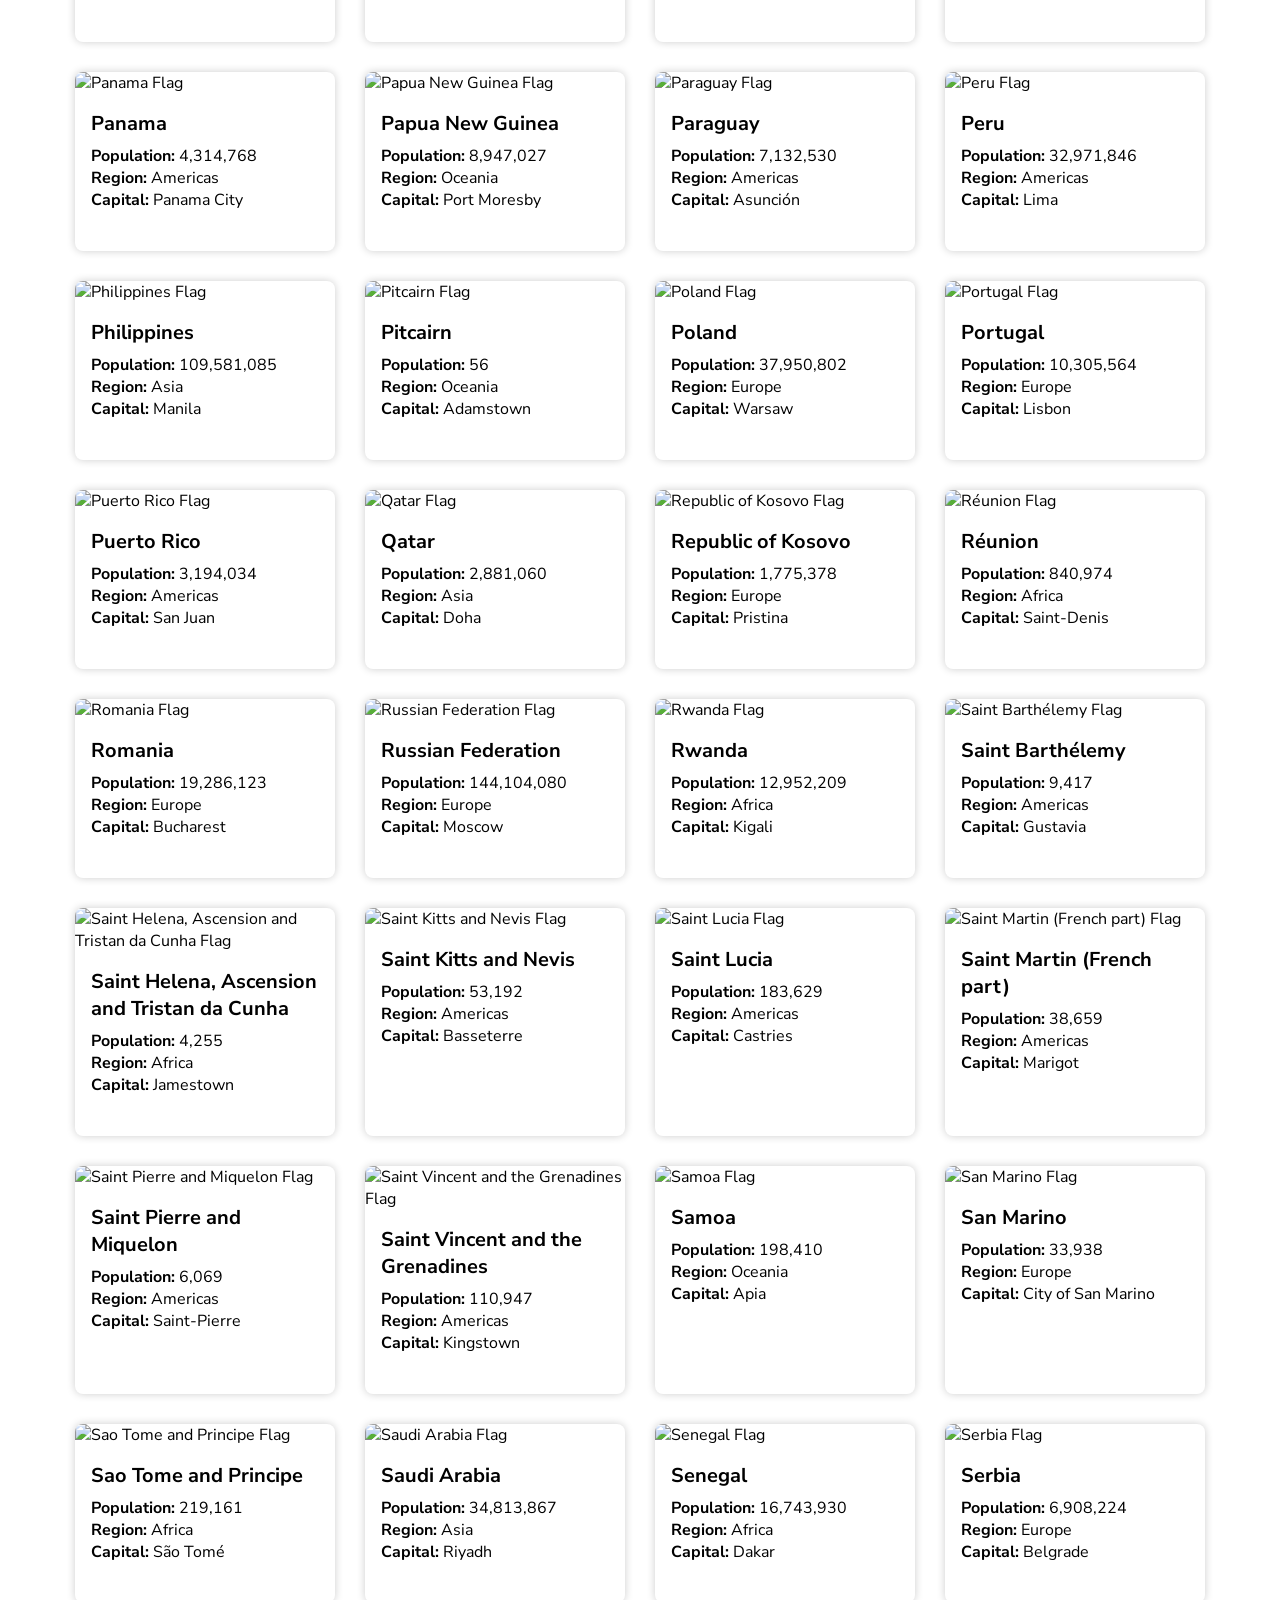
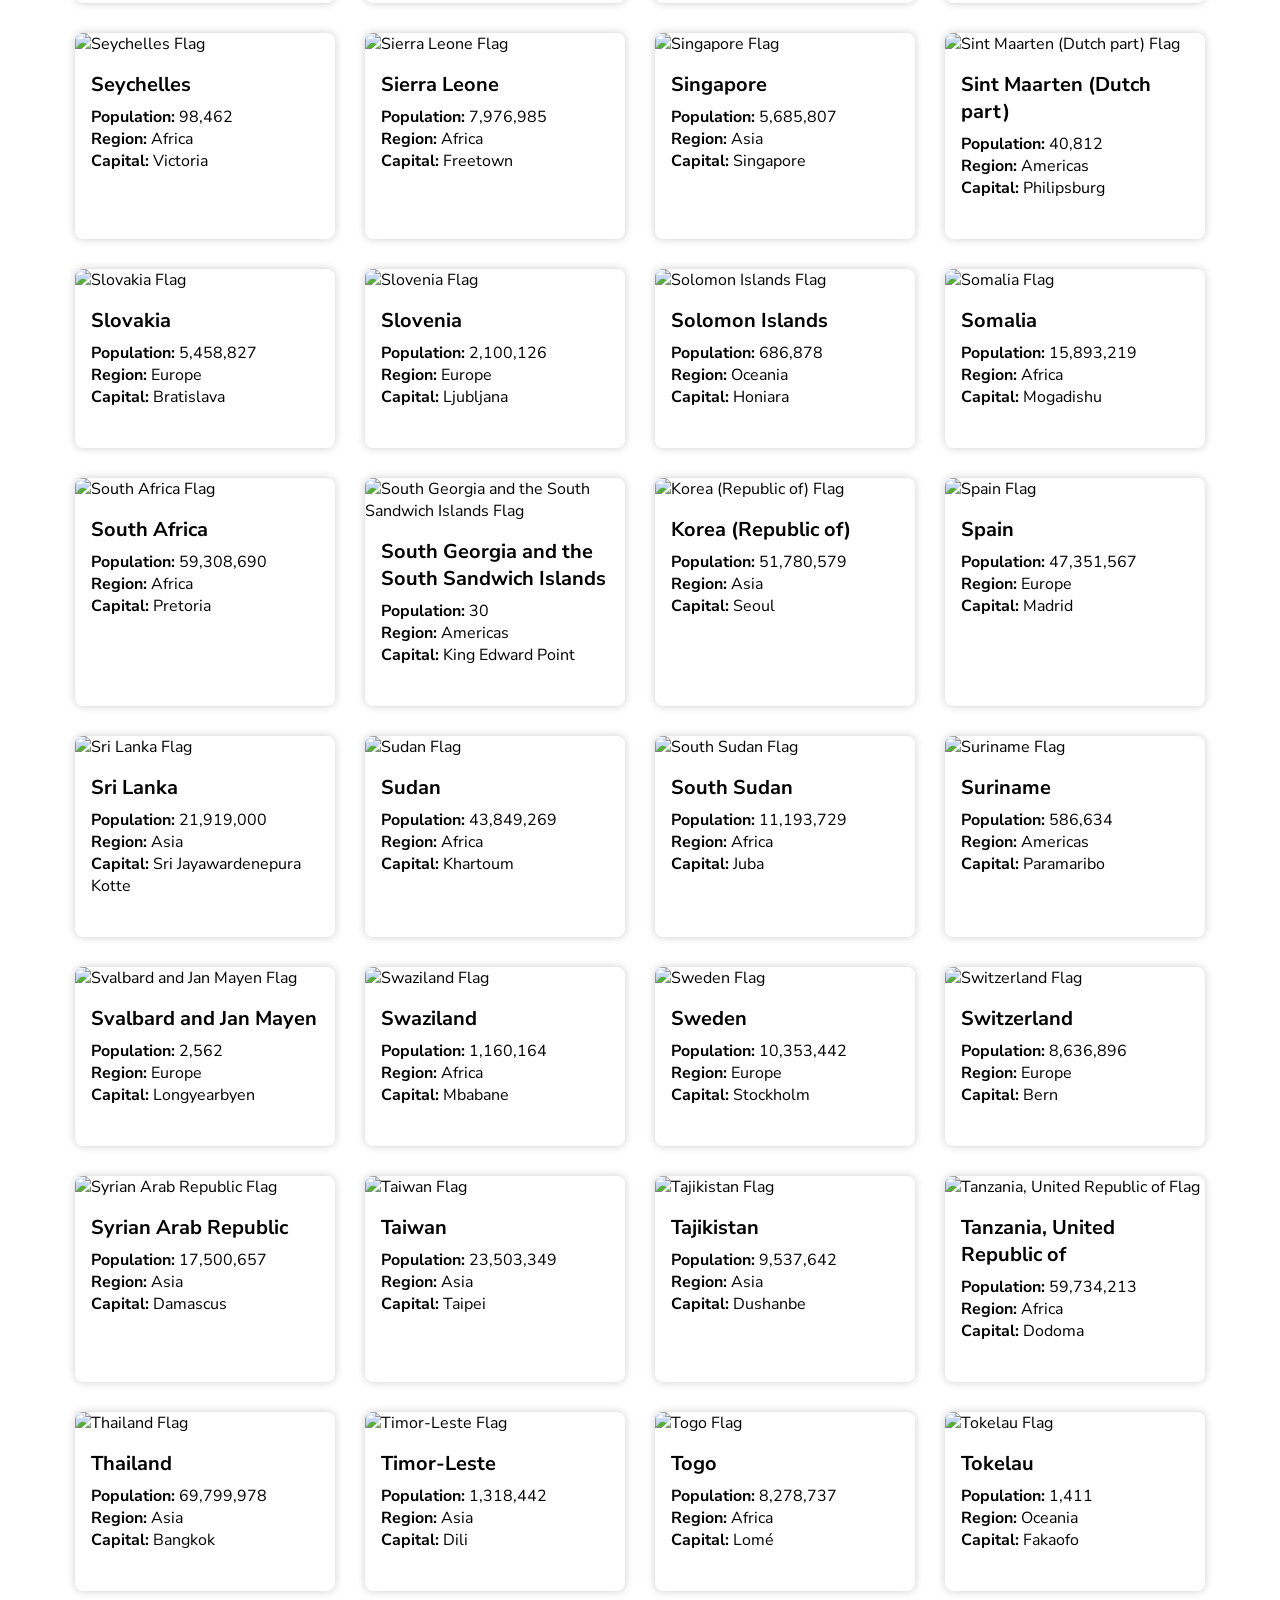
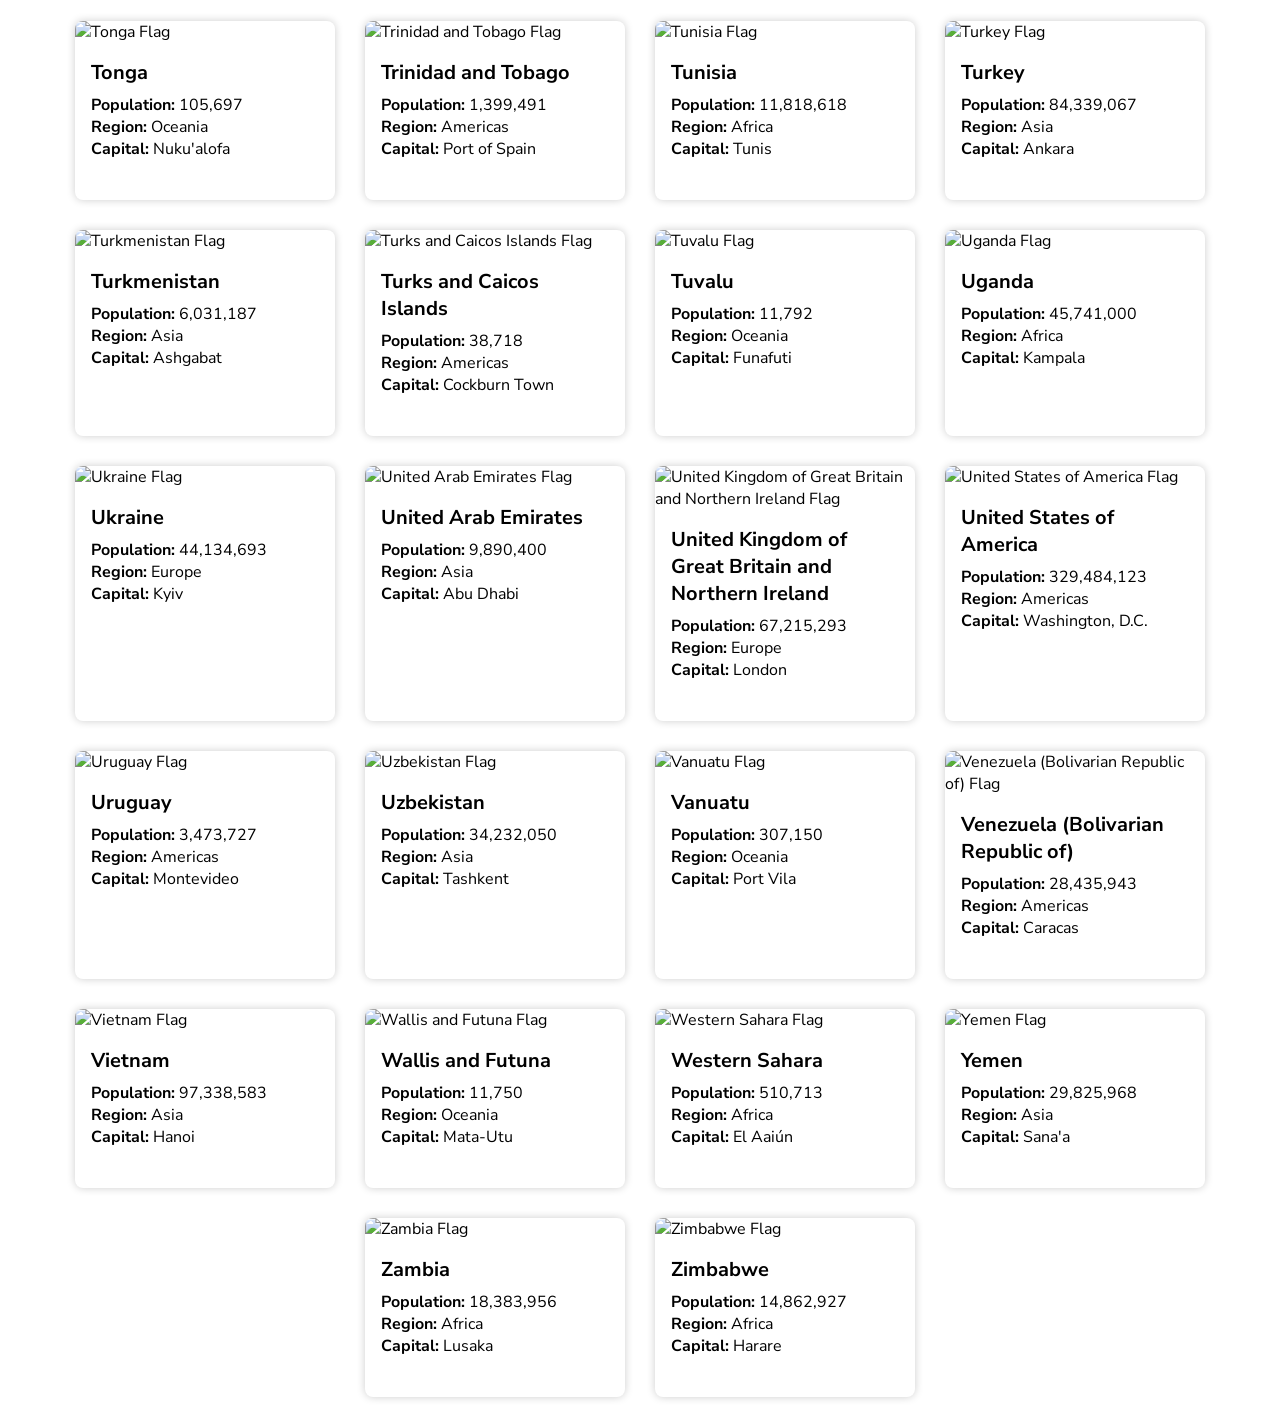
==== commit 883dac62: "Working version of the where in the world" ====
--- a/code/index.html
+++ b/code/index.html
@@ -30,19 +30,14 @@
           />
         </div>
 
-        <select
-          class="filter-by-region"
-          name="Region"
-          id="Filter"
-          onchange="filter()"
-        >
-          <option hidden>Filter by Region</option>
+        <select class="filter-by-region" name="Region" id="Filter" onchange="filter()">
+          <option value="All">All Regions</option> <!-- Reset Option -->
           <option value="Africa">Africa</option>
           <option value="Asia">Asia</option>
           <option value="America">America</option>
           <option value="Europe">Europe</option>
           <option value="Oceania">Oceania</option>
-        </select>
+      </select>    
       </div>
 
       <div id="countries-components" class="countries-components"></div>
--- a/code/style.css
+++ b/code/style.css
@@ -53,6 +53,9 @@
   background-color: var(--elements-color);
   padding: 16px 24px;
   box-shadow: 0px 2px 4px var(--shadow);
+  position: sticky;
+  top: 0;
+  z-index: 1000;
 }
 
 .theme-mode button {
@@ -69,6 +72,11 @@
   justify-content: space-between;
   align-items: center;
   margin: 32px 0;
+  background-color: var(--background-color);
+  padding: 16px 24px;
+  position: sticky;
+  top: 70px;
+  z-index: 999;
 }
 
 .search-container {
@@ -156,7 +164,7 @@
     align-items: stretch;
   }
 }
-@media (max-width: 768px) {
+@media screen and (max-width: 768px) {
   .header-content {
     flex-direction: column;
     text-align: center;
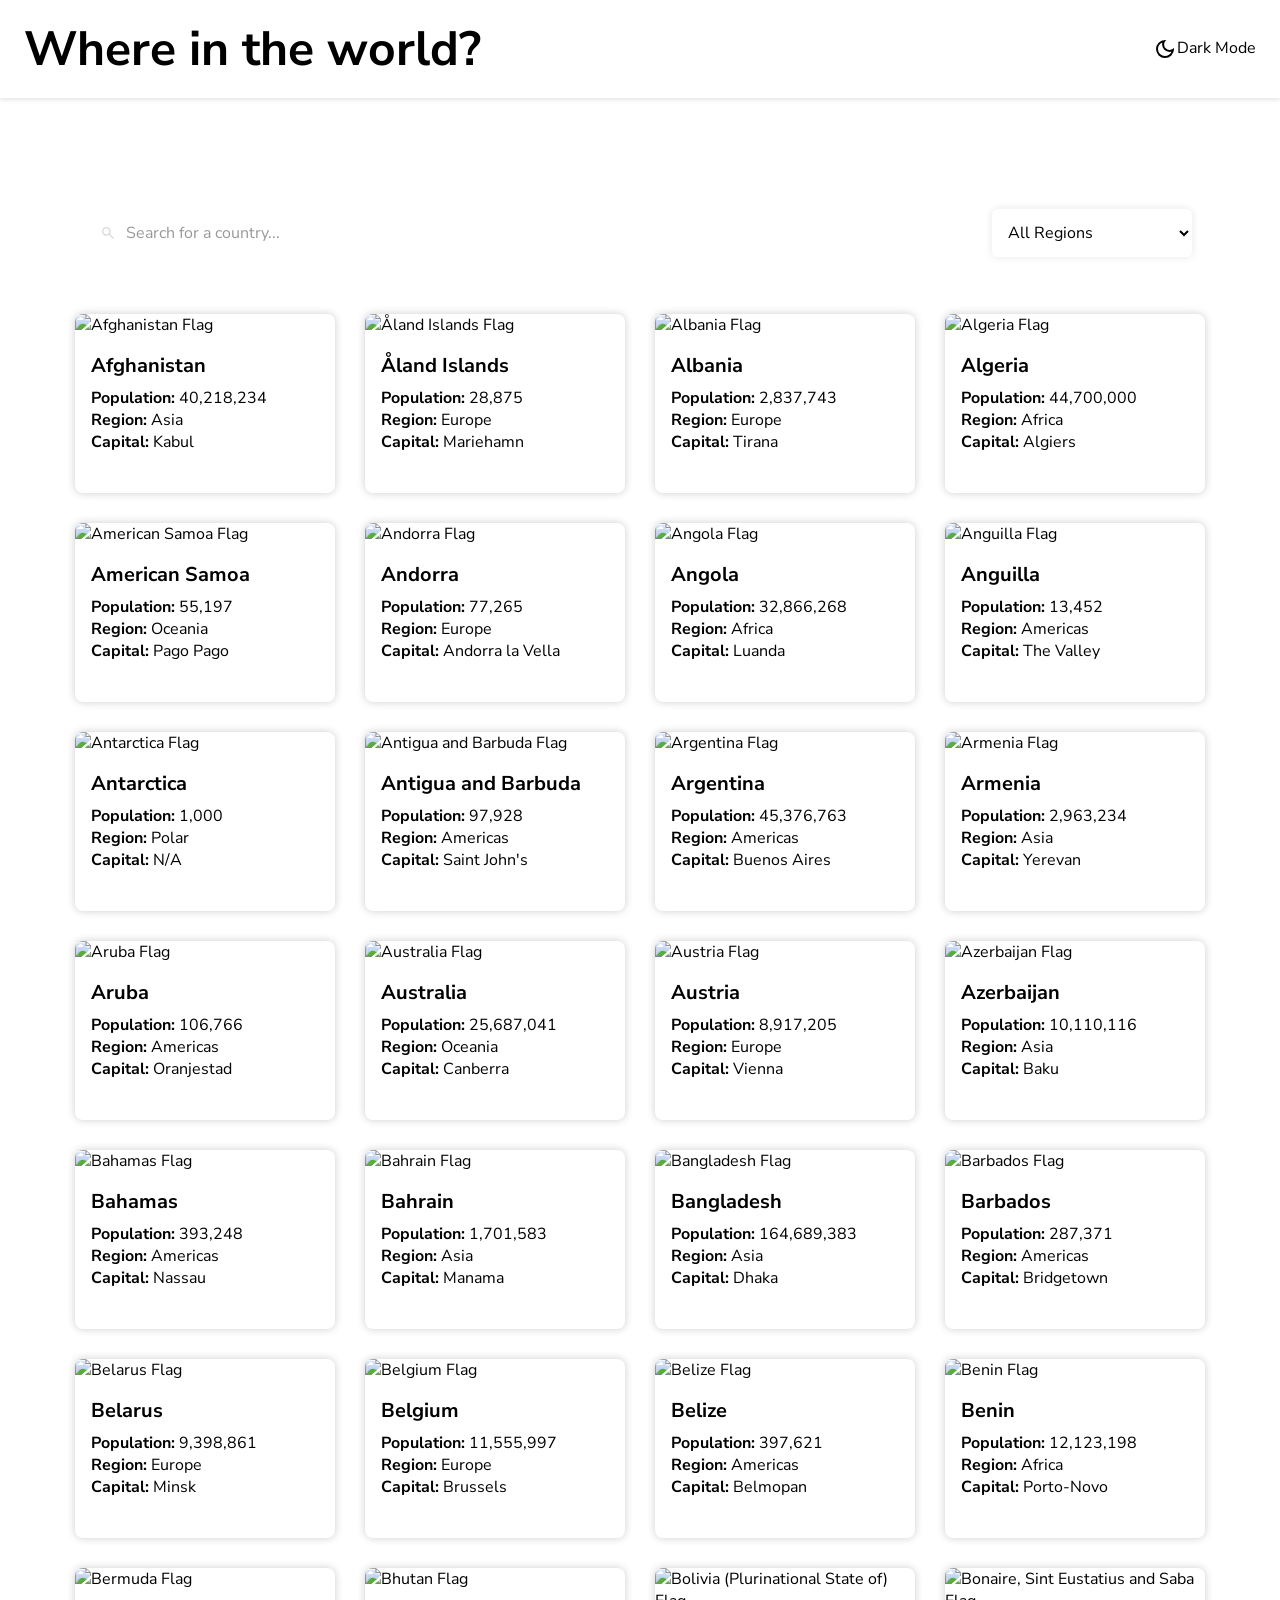
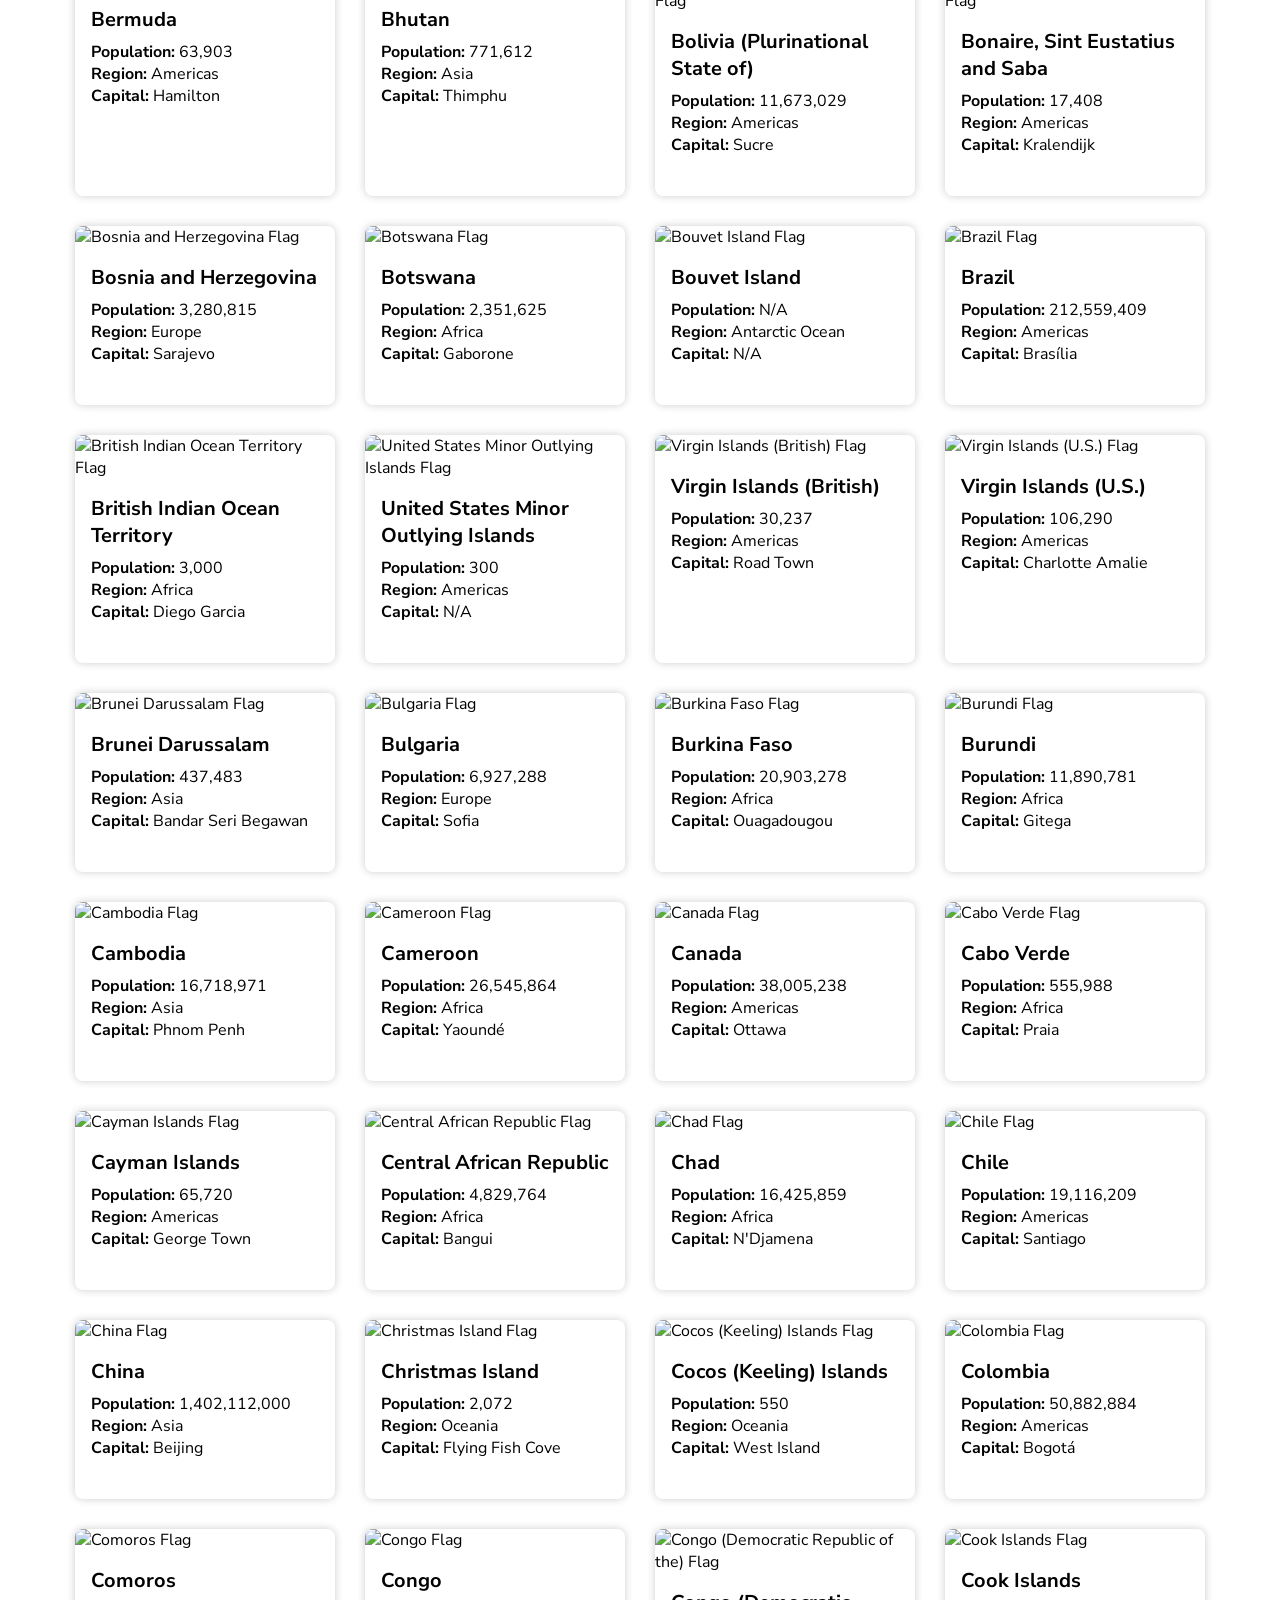
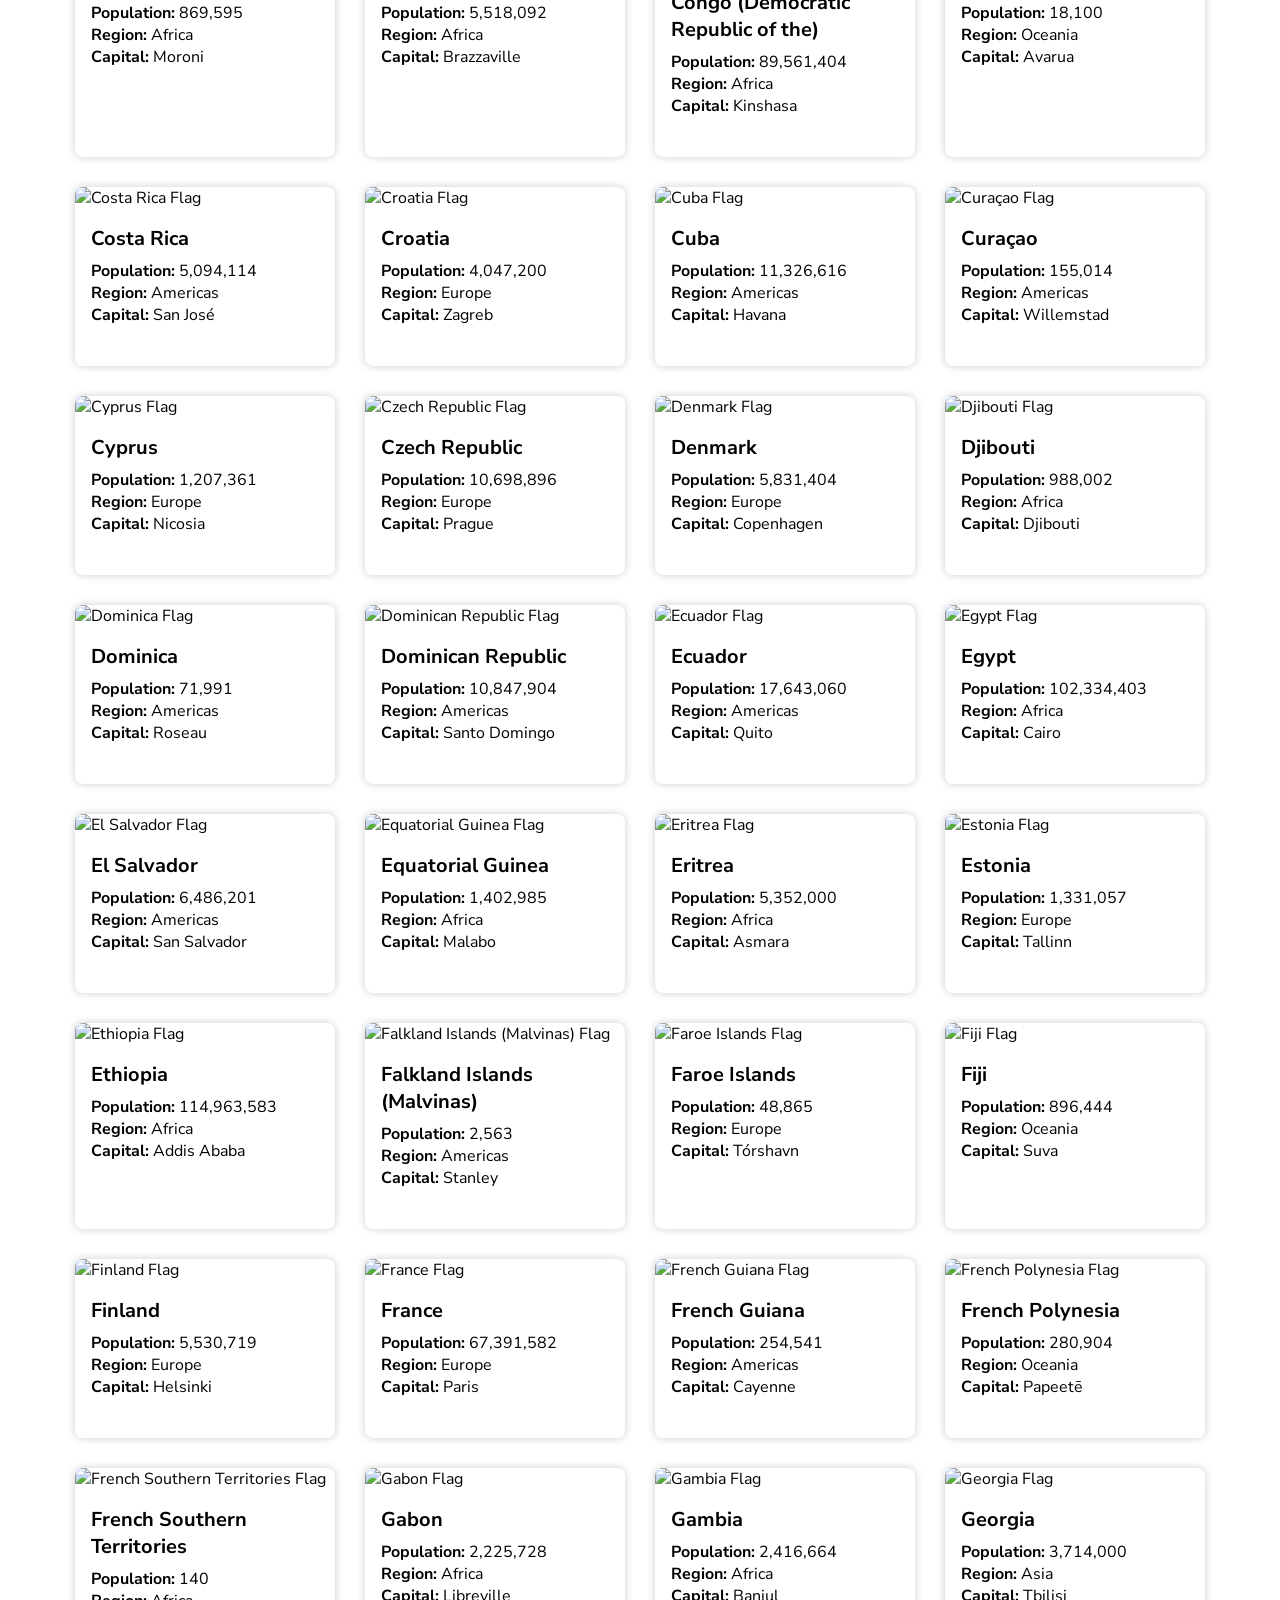
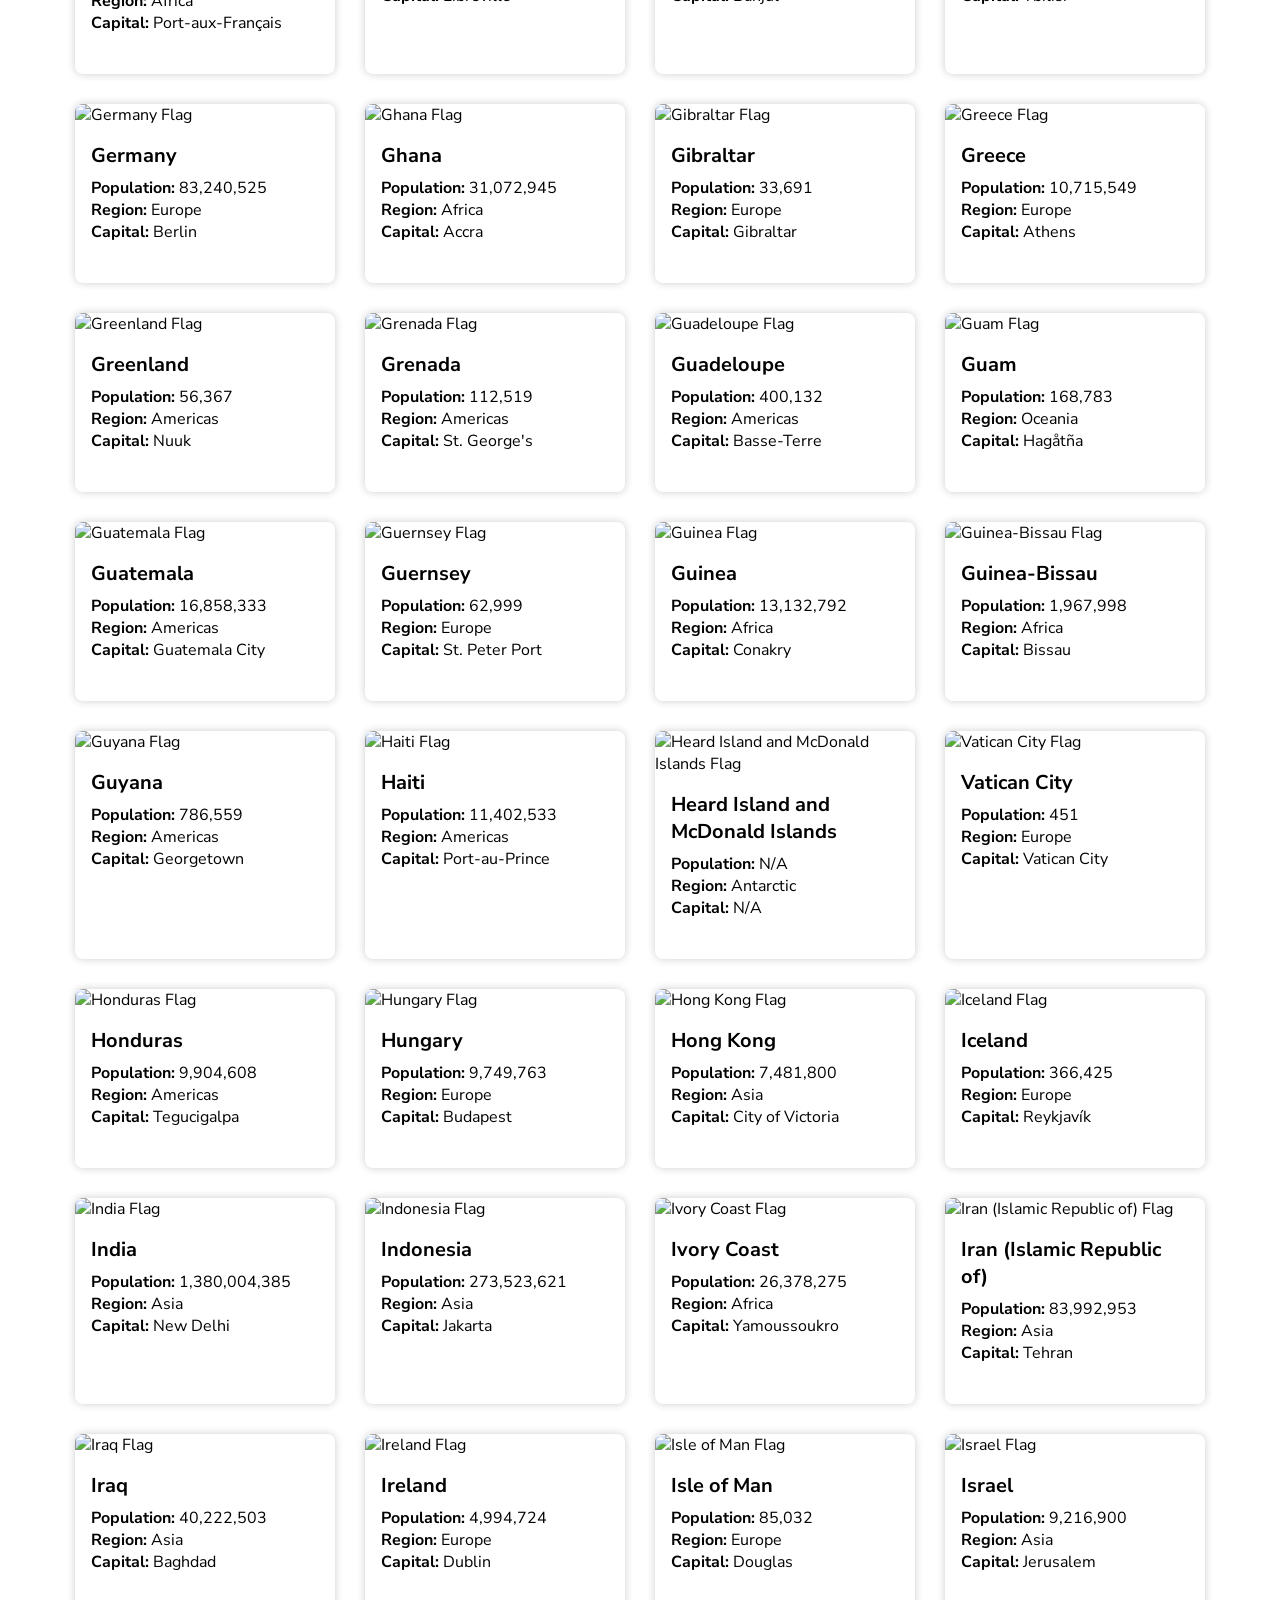
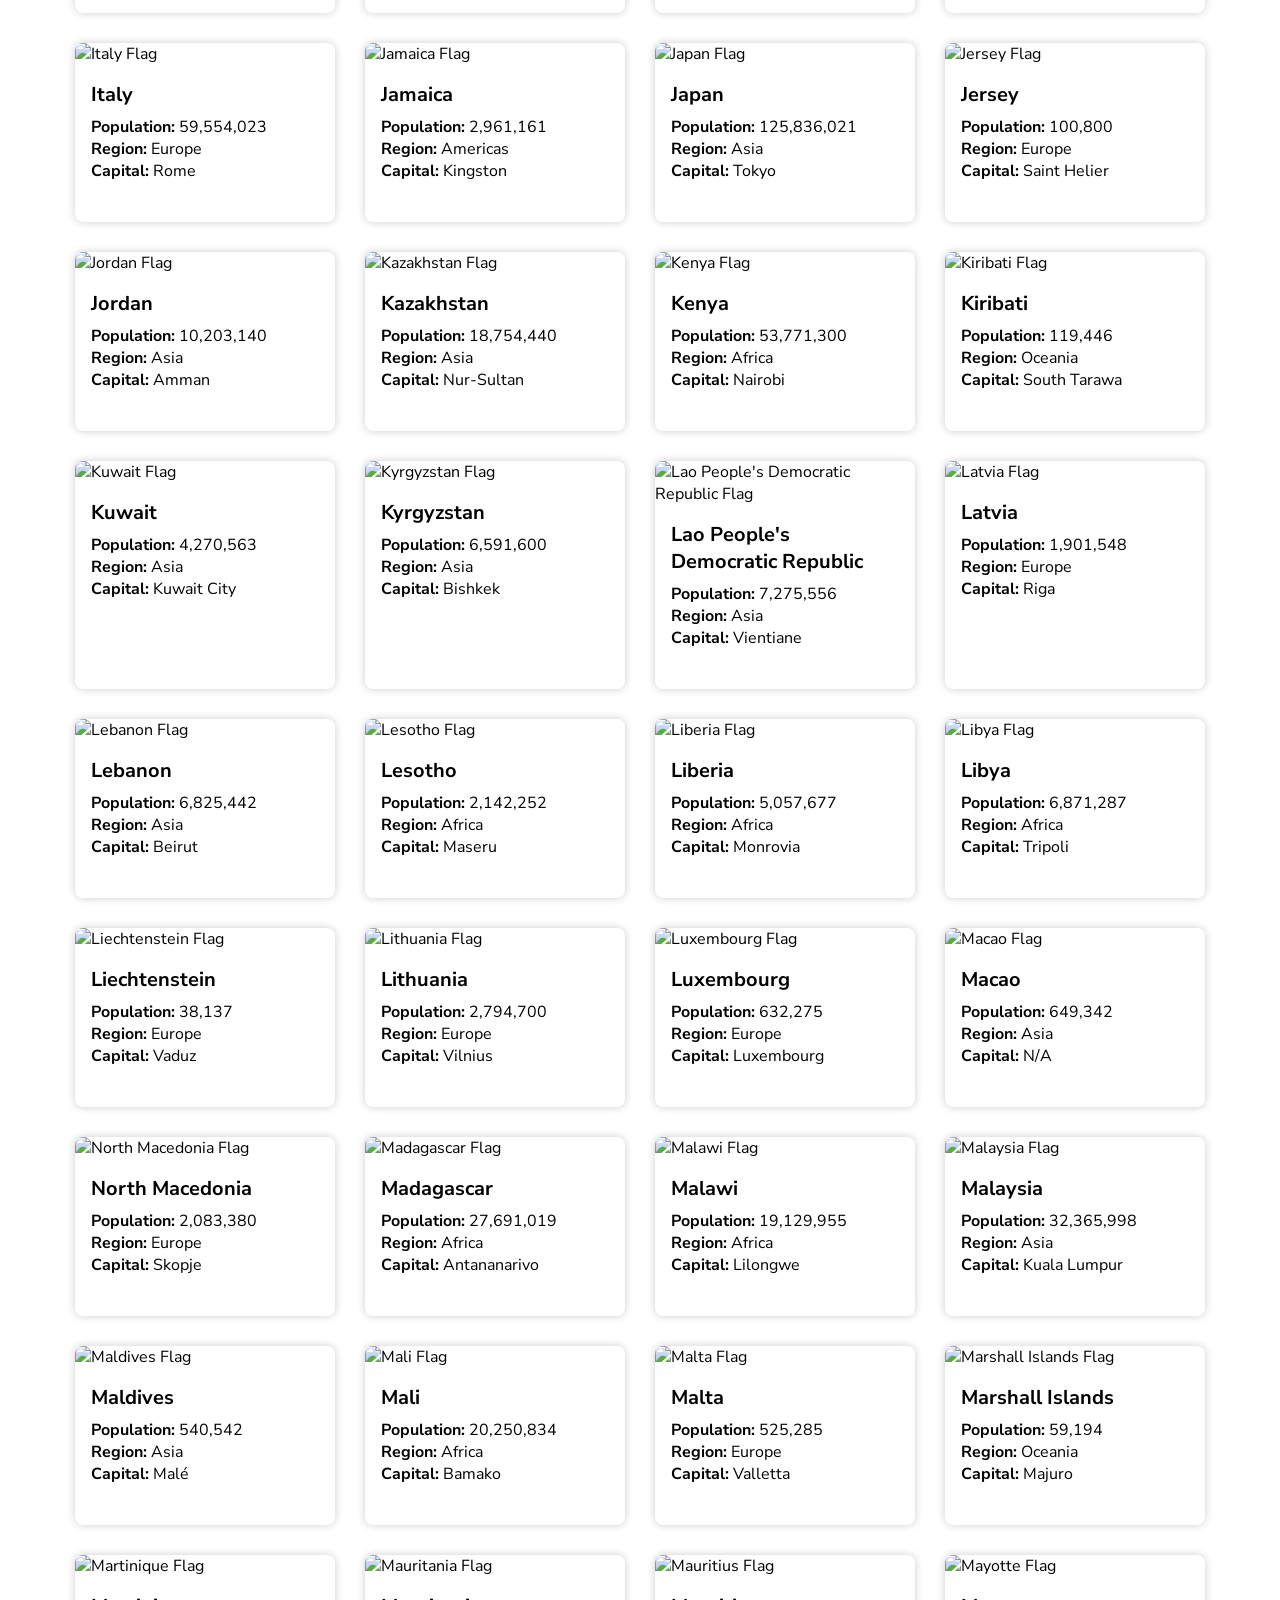
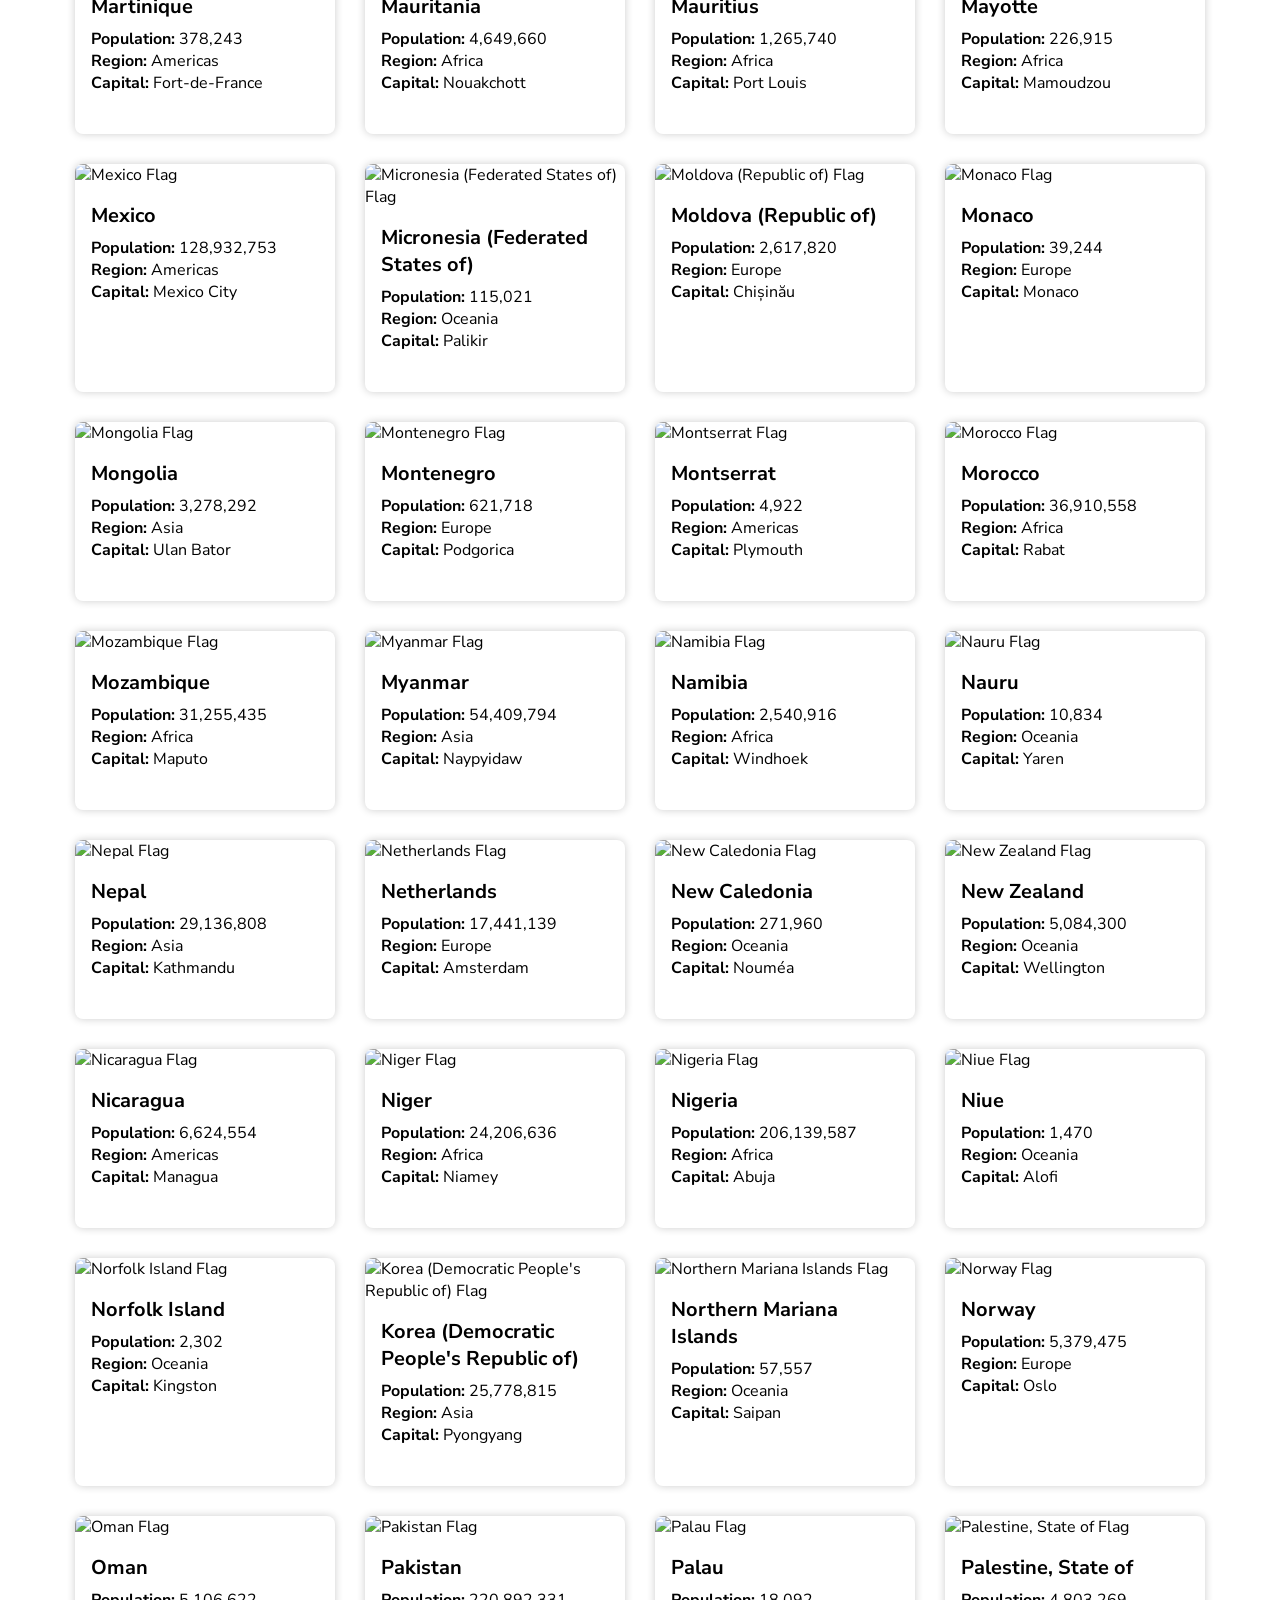
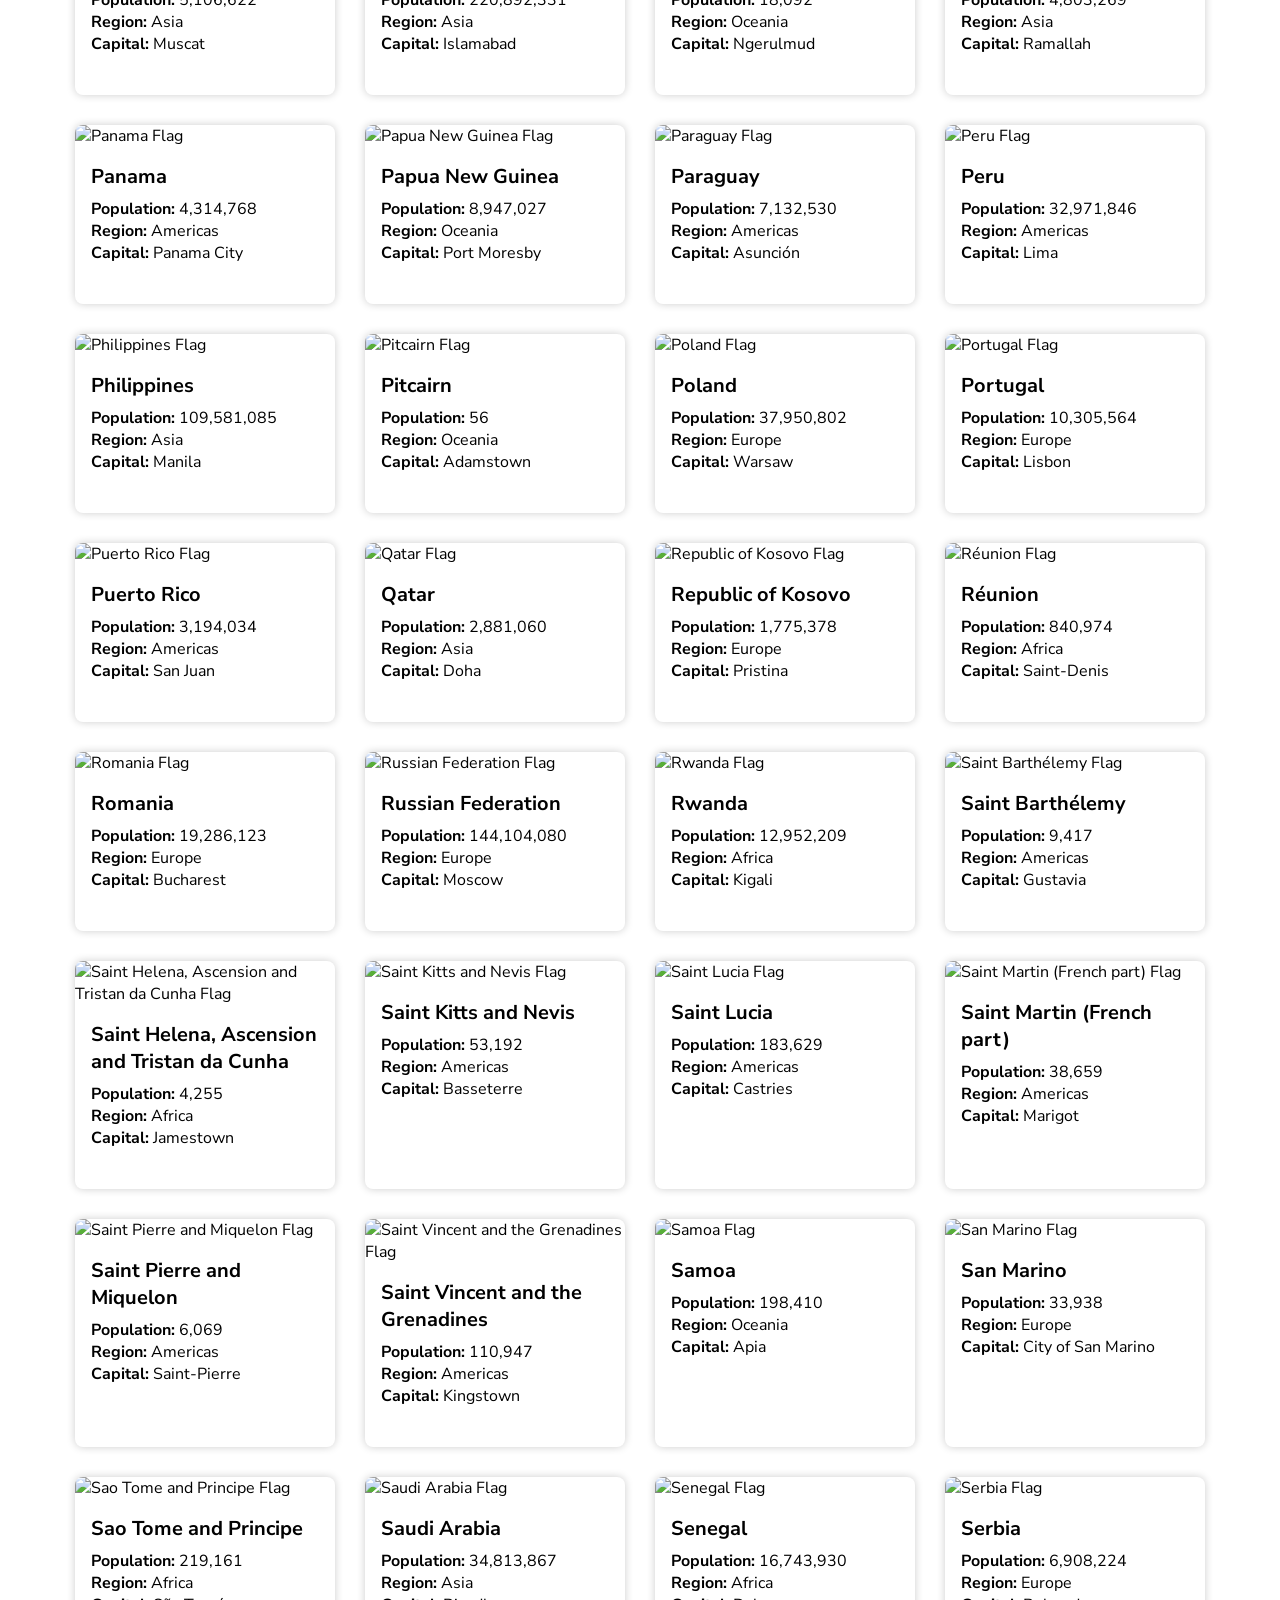
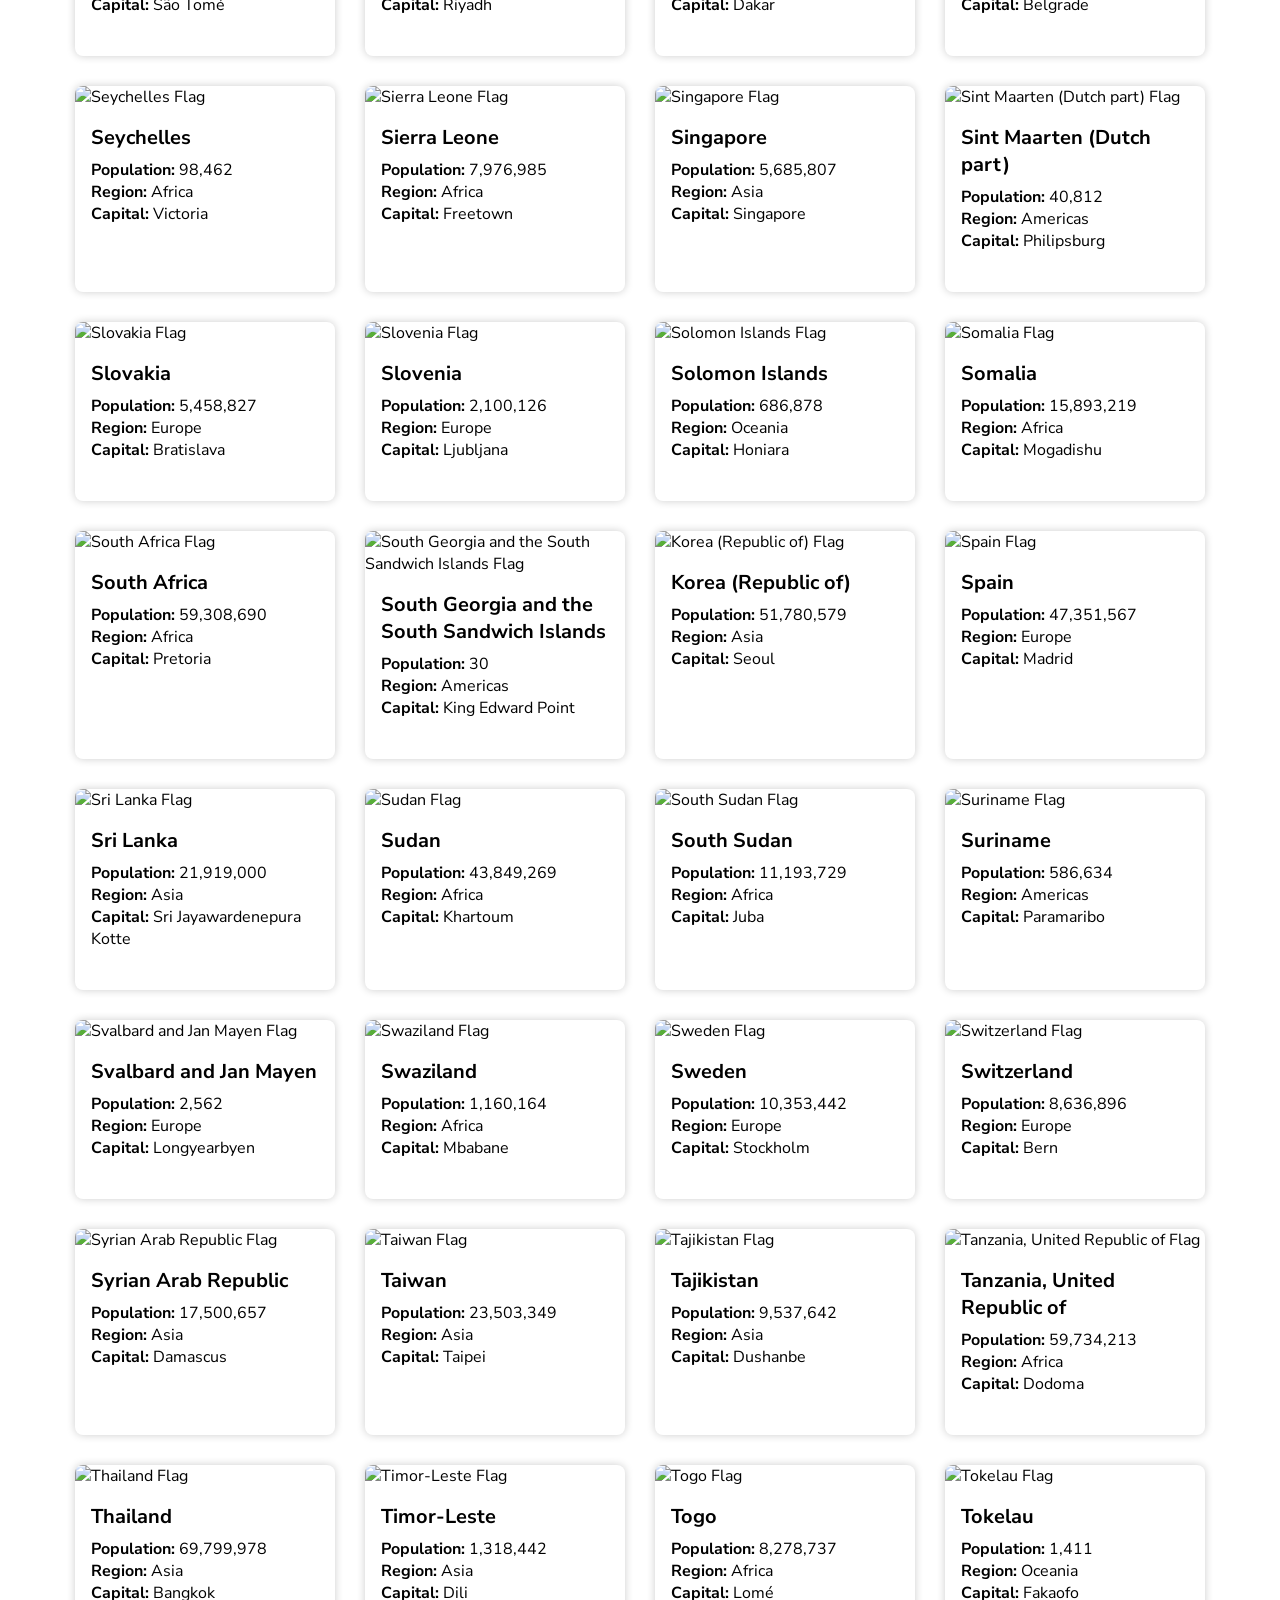
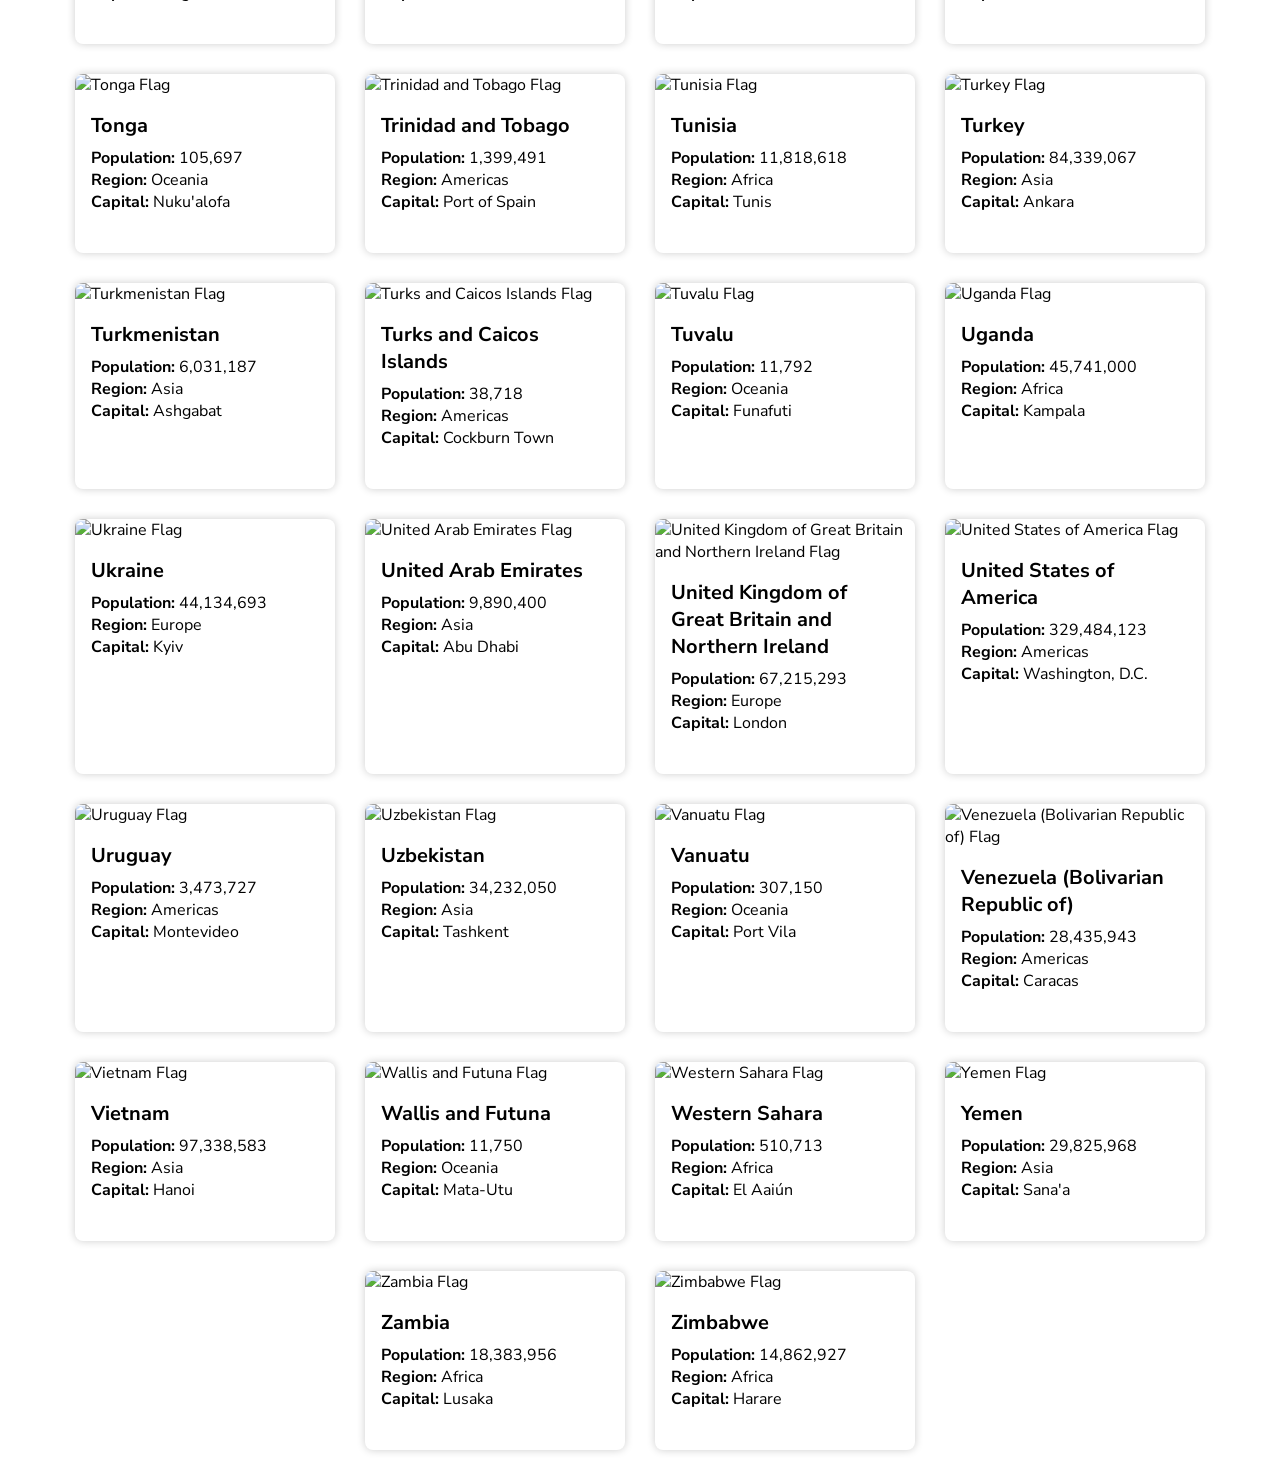
==== commit 3cd5538d: "final version of Where in the World Working pages with APIs" ====
--- a/code/index.html
+++ b/code/index.html
@@ -3,46 +3,52 @@
   <head>
     <meta charset="UTF-8" />
     <meta name="viewport" content="width=device-width, initial-scale=1.0" />
+    <meta name="description" content="Explore countries around the world with details like population, capital, region, and more. Search and filter countries easily." />
     <title>Where in the world?</title>
     <link rel="stylesheet" href="style.css">
   </head>
   <body>
     <header class="topbar">
-      <div class="title"><h1>Where in the world?</h1></div>
-      <div class="theme-mode">
-        <button id="theme-mode">
-          <img src="../assets/lightmode.svg" alt="lightmode" />
-          <img src="../assets/darkmode.svg" alt="darkmode" />
-          darkmode
+      <div class="topbar__title">
+        <h1>Where in the world?</h1>
+      </div>
+      <div class="topbar__theme">
+        <button class="theme-mode" id="theme-mode" aria-label="Toggle dark mode">
+          <img class="theme-mode__icon theme-mode__icon--light" src="../assets/lightmode.svg" alt="light mode" />
+          <img class="theme-mode__icon theme-mode__icon--dark" src="../assets/darkmode.svg" alt="dark mode" />
+          <span class="theme-mode__text">Dark Mode</span>
         </button>
       </div>
     </header>
+    
     <main class="container">
-      <div class="snf">
-        <div class="search-container">
-          <img src="../assets/search.svg" alt="search" />
+      <div class="search-filter">
+        <div class="search">
+          <img class="search__icon" src="../assets/search.svg" alt="Search countries" />
           <input
+            class="search__input"
             type="text"
             name="search"
             id="search"
             oninput="search()"
             placeholder="Search for a country..."
+            aria-label="Search for a country"
           />
         </div>
 
-        <select class="filter-by-region" name="Region" id="Filter" onchange="filter()">
-          <option value="All">All Regions</option> <!-- Reset Option -->
-          <option value="Africa">Africa</option>
-          <option value="Asia">Asia</option>
-          <option value="America">America</option>
-          <option value="Europe">Europe</option>
-          <option value="Oceania">Oceania</option>
-      </select>    
+        <select class="filter" name="Region" id="Filter" onchange="filter()" aria-label="Filter countries by region">
+          <option class="filter__option" value="All">All Regions</option> <!-- Reset Option -->
+          <option class="filter__option" value="Africa">Africa</option>
+          <option class="filter__option" value="Asia">Asia</option>
+          <option class="filter__option" value="America">America</option>
+          <option class="filter__option" value="Europe">Europe</option>
+          <option class="filter__option" value="Oceania">Oceania</option>
+        </select>    
       </div>
 
-      <div id="countries-components" class="countries-components"></div>
+      <div id="countries-components" class="countries" aria-live="polite"></div> <!-- Added aria-live to announce dynamic content changes -->
     </main>
 
     <script src="main.js"></script>
   </body>
-</html>+</html>
--- a/code/style.css
+++ b/code/style.css
@@ -1,36 +1,36 @@
 @import url("https://fonts.googleapis.com/css2?family=Nunito+Sans:ital,opsz,wght@0,6..12,200..1000;1,6..12,200..1000&display=swap");
 :root {
   --background-color: white;
-  --text-color: black;
   --elements-color: white;
   --shadow: rgba(0, 0, 0, 0.1);
+  --text-color: black;
 }
 
 body.dark {
   --background-color: hsl(207, 26%, 17%);
-  --text-color: hsl(0, 0%, 100%);
   --elements-color: hsl(209, 23%, 22%);
   --shadow: rgba(0, 0, 0, 0.1);
+  --text-color: hsl(0, 0%, 100%);
 }
 
-#theme-mode img {
+.theme-mode__icon {
   filter: invert(1);
 }
-#theme-mode img:last-child {
+.theme-mode__icon--dark {
   display: none;
 }
-.dark #theme-mode img:first-child {
+.dark .theme-mode__icon--light {
   display: none;
 }
-.dark #theme-mode img:last-child {
+.dark .theme-mode__icon--dark {
   display: block;
 }
 
 * {
   box-sizing: border-box;
+  font-family: "Nunito Sans";
   margin: 0;
   padding: 0;
-  font-family: "Nunito Sans";
 }
 
 body {
@@ -40,112 +40,126 @@
 }
 
 .container {
+  margin: 0 auto;
   max-width: 1200px;
-  margin: 0 auto;
   padding: 24px;
 }
 
 .topbar {
+  align-items: center;
+  background-color: var(--elements-color);
+  box-shadow: 0px 2px 4px var(--shadow);
   display: flex;
+  gap: 20px;
   justify-content: space-between;
-  align-items: center;
-  gap: 20px;
-  background-color: var(--elements-color);
   padding: 16px 24px;
-  box-shadow: 0px 2px 4px var(--shadow);
   position: sticky;
   top: 0;
   z-index: 1000;
 }
-
-.theme-mode button {
-  display: flex;
+.topbar__title {
+  font-size: 1.5rem;
+}
+.topbar__theme button {
   background: none;
   border: none;
+  color: inherit;
+  cursor: pointer;
+  display: flex;
   font-size: 1rem;
-  cursor: pointer;
-  color: inherit;
 }
 
-.snf {
+.search-filter {
+  align-items: center;
+  background-color: var(--background-color);
   display: flex;
   justify-content: space-between;
-  align-items: center;
   margin: 32px 0;
-  background-color: var(--background-color);
   padding: 16px 24px;
   position: sticky;
   top: 70px;
+  transition: background-color 0.05s ease-in-out 0.05s, color 0.05s ease-in-out 0.05s;
   z-index: 999;
 }
 
-.search-container {
-  display: flex;
+.search {
   align-items: center;
   background-color: var(--elements-color);
+  border-radius: 6px;
   box-shadow: 2px px 4px 3px var(--shadow);
-  border-radius: 6px;
+  display: flex;
+  max-width: 400px;
+  margin-top: 30px;
   padding: 12px;
   width: 100%;
-  max-width: 400px;
+  transition: background-color 0.05s ease-in-out 0.05s, color 0.05s ease-in-out 0.05s;
 }
-.search-container input {
+.search__icon {
+  height: 16px;
+  width: 16px;
+}
+.search__input {
+  background: none;
   border: none;
+  color: inherit;
+  flex: 1;
+  font-size: 1rem;
   outline: none;
-  flex: 1;
   padding: 10px;
-  background: none;
-  color: inherit;
-  font-size: 1rem;
 }
-.search-container input::-moz-placeholder {
+.search__input::-moz-placeholder {
   color: #999;
 }
-.search-container input::placeholder {
+.search__input::placeholder {
   color: #999;
 }
 
-.filter-by-region {
+.filter {
+  background-color: var(--elements-color);
+  border: none;
+  border-radius: 6px;
+  box-shadow: 0px 0px 8px var(--shadow);
+  color: var(--text-color);
+  cursor: pointer;
+  font-size: 1rem;
+  margin-top: 30px;
+  padding: 12px;
   width: 200px;
-  padding: 12px;
-  border: none;
-  box-shadow: 0px 0px 8px var(--shadow);
-  border-radius: 6px;
-  background-color: var(--elements-color);
-  color: var(--text-color);
+  transition: background-color 0.05s ease-in-out 0.05s, color 0.05s ease-in-out 0.05s;
+}
+.filter__option {
   font-size: 1rem;
-  cursor: pointer;
 }
 
-.countries-components {
-  max-width: 1200px;
-  margin-top: 16px;
+.countries {
   display: flex;
   flex-wrap: wrap;
   gap: 30px;
+  justify-content: center;
   margin-inline: auto;
-  justify-content: center;
+  margin-top: 16px;
+  max-width: 1200px;
 }
 
 .country-card {
+  background-color: var(--elements-color);
+  border-radius: 8px;
+  box-shadow: 0 0 8px 0px rgba(0, 0, 0, 0.2);
   display: inline-block;
-  width: 260px;
-  border-radius: 8px;
   overflow: hidden;
   padding-bottom: 24px;
-  box-shadow: 0 0 8px 0px rgba(0, 0, 0, 0.2);
   transition: all 0.2s ease-in-out;
-  background-color: var(--elements-color);
+  width: 260px;
 }
 .country-card:hover {
+  box-shadow: 0px 0px 16px var(--shadow);
   transform: scale(1.03);
-  box-shadow: 0px 0px 16px var(--shadow);
 }
 .country-card img {
-  width: 100%;
   height: 150px;
   -o-object-fit: cover;
      object-fit: cover;
+  width: 100%;
 }
 
 .card-info {
@@ -159,20 +173,16 @@
 }
 
 @media (max-width: 1024px) {
-  .snf {
+  .search-filter {
+    align-items: stretch;
     flex-direction: column;
-    align-items: stretch;
   }
 }
 @media screen and (max-width: 768px) {
-  .header-content {
-    flex-direction: column;
-    text-align: center;
-  }
-  .title h1 {
+  .topbar__title h1 {
     font-size: 1.25rem;
   }
-  .snf {
+  .search-filter {
     flex-direction: column;
     gap: 16px;
   }
